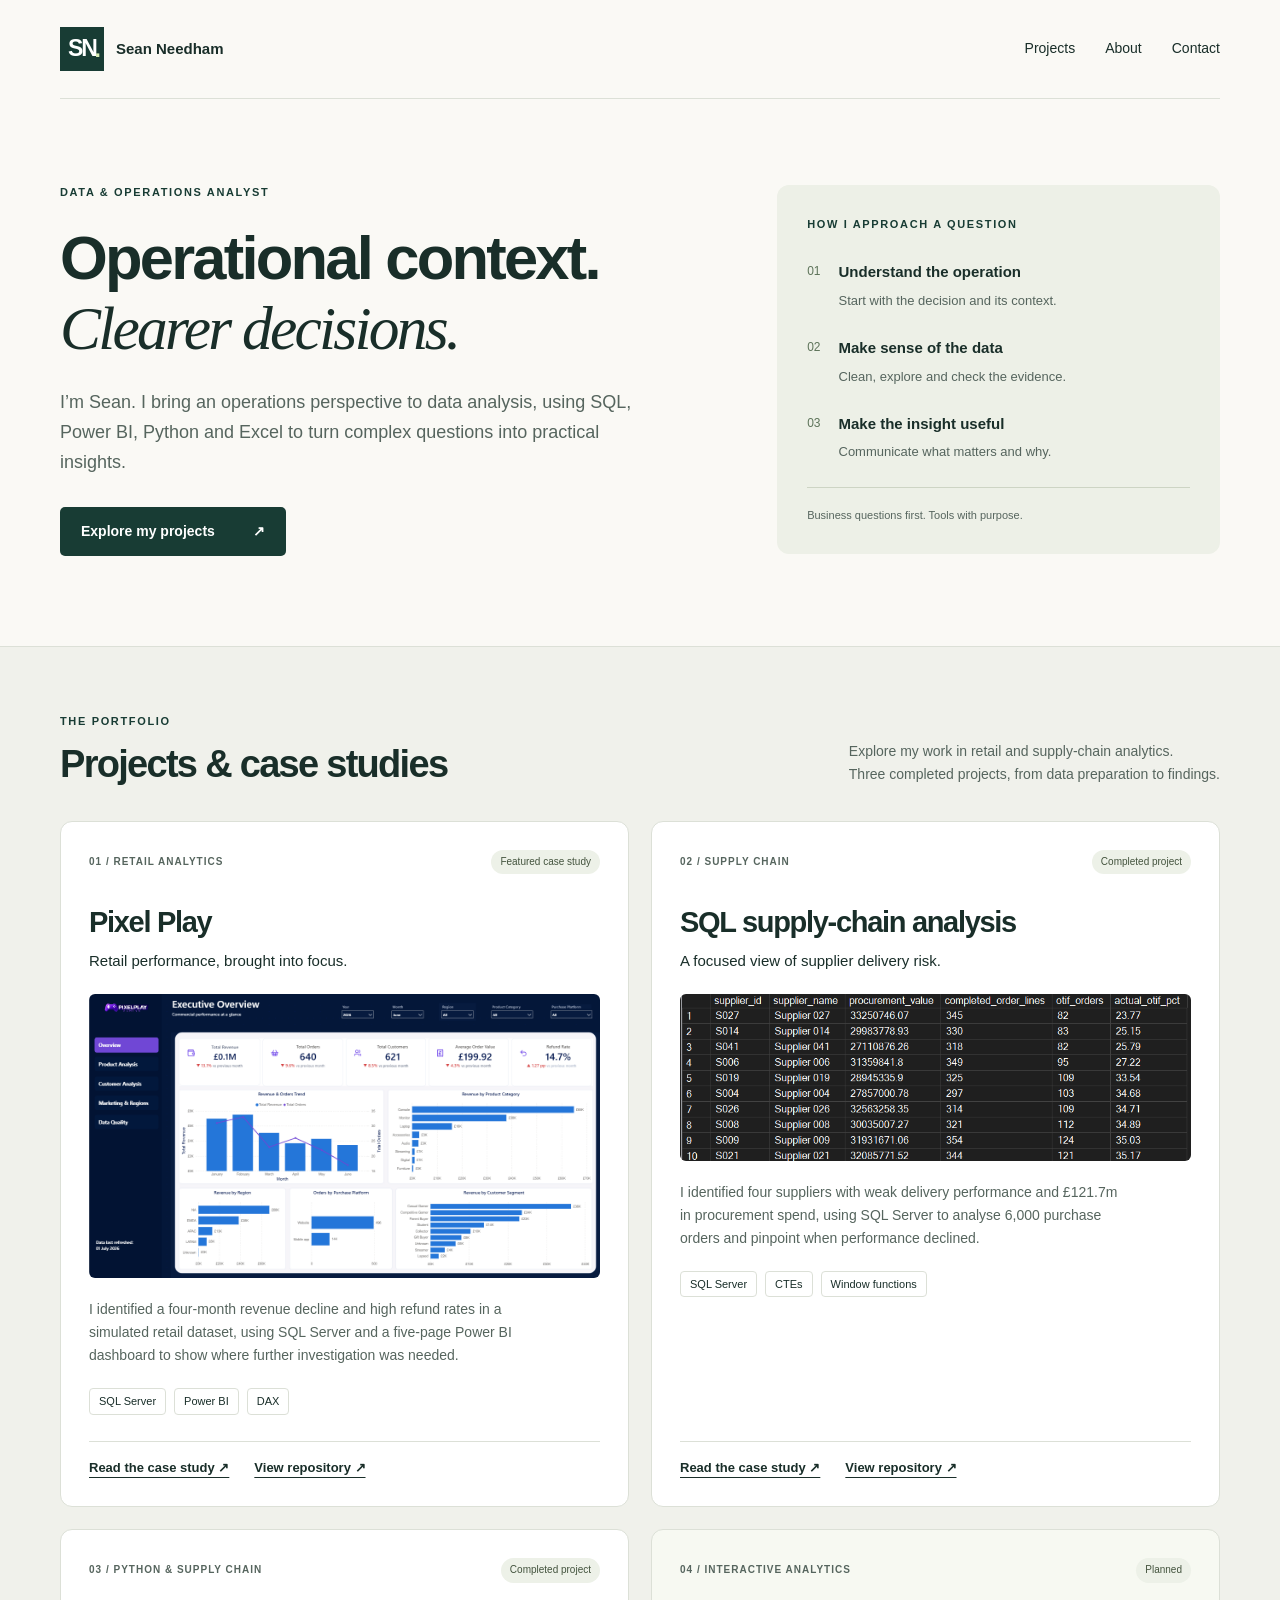
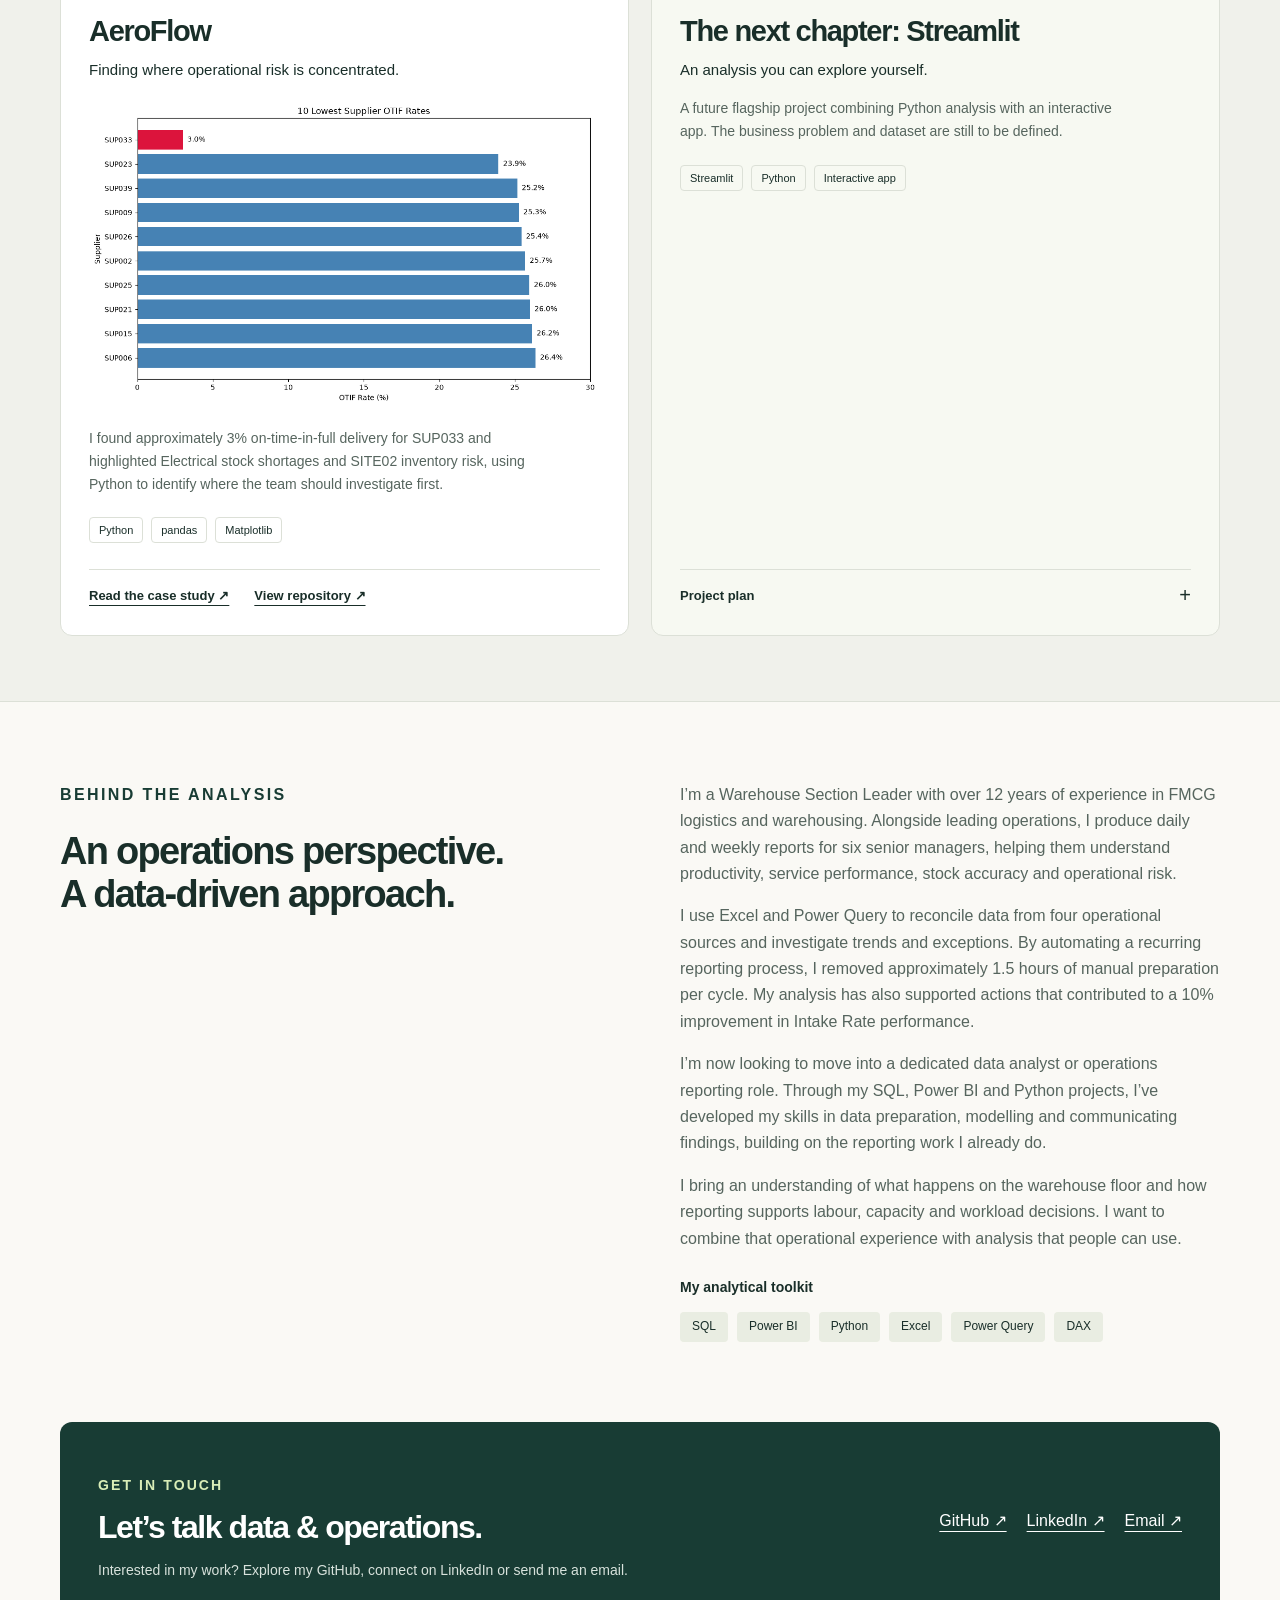
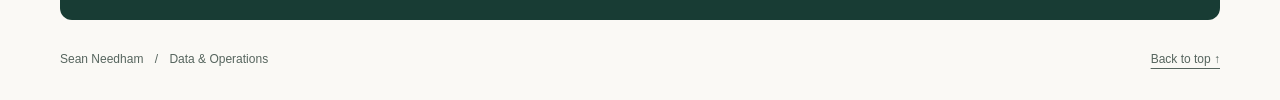
==== index.html @ afa551ff "Add files via upload" ====
<!doctype html>
<html lang="en">
<head>
  <meta charset="utf-8">
  <meta name="viewport" content="width=device-width, initial-scale=1">
  <title>Sean Needham | Data &amp; Operations Analyst</title>
  <meta name="description" content="Sean Needham's data and operations analytics portfolio. Projects exploring SQL, Power BI, Python and operational decision-making.">
  <meta name="theme-color" content="#183c34">
  <link rel="icon" href="assets/favicon.svg" type="image/svg+xml">
  <link rel="stylesheet" href="styles.css">
</head>
<body>
  <a class="skip" href="#main">Skip to content</a>
  <header class="header wrap">
    <a class="brand" href="./" aria-label="Sean Needham home"><span class="monogram" aria-hidden="true">SN<span>.</span></span><span>Sean Needham</span></a>
    <nav aria-label="Main navigation"><a href="#projects">Projects</a><a href="#about">About</a><a href="#contact">Contact</a></nav>
  </header>
  <main id="main">
    <section class="hero wrap" aria-labelledby="intro-title">
      <div>
        <p class="eyebrow">Data &amp; Operations Analyst</p>
        <h1 id="intro-title">Operational context.<br><em>Clearer decisions.</em></h1>
        <!-- EDIT: Confirm this positioning and add verified experience details. -->
        <p class="intro">I’m Sean. I bring an operations perspective to data analysis, using SQL, Power BI, Python and Excel to turn complex questions into practical insights.</p>
        <a class="button" href="#projects">Explore my projects <span aria-hidden="true">↗</span></a>
      </div>
      <aside class="approach" aria-label="My analytical approach">
        <p class="eyebrow">How I approach a question</p>
        <ol><li><span>01</span><div><strong>Understand the operation</strong><p>Start with the decision and its context.</p></div></li><li><span>02</span><div><strong>Make sense of the data</strong><p>Clean, explore and check the evidence.</p></div></li><li><span>03</span><div><strong>Make the insight useful</strong><p>Communicate what matters and why.</p></div></li></ol>
        <p class="approach-note">Business questions first. Tools with purpose.</p>
      </aside>
    </section>
    <section id="projects" class="projects section" aria-labelledby="projects-title">
      <div class="wrap">
        <div class="section-heading"><div><p class="eyebrow">The portfolio</p><h2 id="projects-title">Projects &amp; case studies</h2></div><p>Explore my work in retail and supply-chain analytics.<br>Three completed projects, from data preparation to findings.</p></div>
        <!-- PROJECT CARDS: Replace draft copy with verified work. Add real repository links inside each details element. -->
        <div class="project-grid">
          <article class="card">
            <div class="card-top"><span class="project-number">01 / RETAIL ANALYTICS</span><span class="status">Featured case study</span></div>
            <h3>Pixel Play</h3><p class="project-subtitle">Retail performance, brought into focus.</p>
            <a class="project-preview" href="pixel-play.html"><img src="assets/pixel-play/executive-overview.png" alt="Pixel Play executive dashboard — open the case study" width="1198" height="666" loading="lazy"></a>
            <p>I identified a four-month revenue decline and high refund rates in a simulated retail dataset, using SQL Server and a five-page Power BI dashboard to show where further investigation was needed.</p>
            <ul class="tags" aria-label="Tools"><li>SQL Server</li><li>Power BI</li><li>DAX</li></ul>
            <div class="project-actions"><a href="pixel-play.html">Read the case study ↗</a><a href="https://github.com/SeanNeedham/PixelPlay-Analytics">View repository ↗</a></div>
          </article>
          <article class="card"><div class="card-top"><span class="project-number">02 / SUPPLY CHAIN</span><span class="status">Completed project</span></div><h3>SQL supply-chain analysis</h3><p class="project-subtitle">A focused view of supplier delivery risk.</p><a class="project-preview" href="sql-supply-chain.html"><img src="assets/sql-supply-chain/lowest_supplier_otif.png" alt="SQL supplier OTIF results — open the case study" loading="lazy"></a><p>I identified four suppliers with weak delivery performance and £121.7m in procurement spend, using SQL Server to analyse 6,000 purchase orders and pinpoint when performance declined.</p><ul class="tags" aria-label="Tools and skills"><li>SQL Server</li><li>CTEs</li><li>Window functions</li></ul><div class="project-actions"><a href="sql-supply-chain.html">Read the case study ↗</a><a href="https://github.com/SeanNeedham/sql-supply-chain-analysis">View repository ↗</a></div></article>
          <article class="card"><div class="card-top"><span class="project-number">03 / PYTHON &amp; SUPPLY CHAIN</span><span class="status">Completed project</span></div><h3>AeroFlow</h3><p class="project-subtitle">Finding where operational risk is concentrated.</p><a class="project-preview" href="aeroflow.html"><img src="assets/aeroflow/supplier_otif.png" alt="AeroFlow supplier OTIF chart — open the case study" loading="lazy"></a><p>I found approximately 3% on-time-in-full delivery for SUP033 and highlighted Electrical stock shortages and SITE02 inventory risk, using Python to identify where the team should investigate first.</p><ul class="tags" aria-label="Tools"><li>Python</li><li>pandas</li><li>Matplotlib</li></ul><div class="project-actions"><a href="aeroflow.html">Read the case study ↗</a><a href="https://github.com/SeanNeedham/AeroFlow-Supply-Chain-Analytics">View repository ↗</a></div></article>
          <article class="card future">
            <div class="card-top"><span class="project-number">04 / INTERACTIVE ANALYTICS</span><span class="status">Planned</span></div>
            <h3>The next chapter: Streamlit</h3><p class="project-subtitle">An analysis you can explore yourself.</p>
            <p>A future flagship project combining Python analysis with an interactive app. The business problem and dataset are still to be defined.</p>
            <ul class="tags" aria-label="Planned tools"><li>Streamlit</li><li>Python</li><li>Interactive app</li></ul>
            <details><summary>Project plan <span aria-hidden="true">+</span></summary><div class="outline"><p><strong>To define:</strong> intended audience, decision to support, dataset and useful interactions.</p><p><strong>To add when ready:</strong> app screenshots, analysis, repository and a working live demo link. The Streamlit app will be hosted separately from this static site.</p></div></details>
          </article>
        </div>
      </div>
    </section>
    <section id="about" class="about section wrap" aria-labelledby="about-title">
      <div><p class="eyebrow">Behind the analysis</p><h2 id="about-title">An operations perspective.<br>A data-driven approach.</h2></div>
      <div><p>I’m a Warehouse Section Leader with over 12 years of experience in FMCG logistics and warehousing. Alongside leading operations, I produce daily and weekly reports for six senior managers, helping them understand productivity, service performance, stock accuracy and operational risk.</p><p>I use Excel and Power Query to reconcile data from four operational sources and investigate trends and exceptions. By automating a recurring reporting process, I removed approximately 1.5 hours of manual preparation per cycle. My analysis has also supported actions that contributed to a 10% improvement in Intake Rate performance.</p><p>I’m now looking to move into a dedicated data analyst or operations reporting role. Through my SQL, Power BI and Python projects, I’ve developed my skills in data preparation, modelling and communicating findings, building on the reporting work I already do.</p><p>I bring an understanding of what happens on the warehouse floor and how reporting supports labour, capacity and workload decisions. I want to combine that operational experience with analysis that people can use.</p>
        <h3 class="skills-title">My analytical toolkit</h3><ul class="skills"><li>SQL</li><li>Power BI</li><li>Python</li><li>Excel</li><li>Power Query</li><li>DAX</li></ul>
      </div>
    </section>
    <section id="contact" class="contact wrap" aria-labelledby="contact-title"><div><p class="eyebrow">Get in touch</p><h2 id="contact-title">Let’s talk data &amp; operations.</h2><p>Interested in my work? Explore my GitHub, connect on LinkedIn or send me an email.</p></div>
      <!-- EDIT: Keep these profile and email links up to date. -->
      <div class="contact-links"><a href="https://github.com/SeanNeedham">GitHub ↗</a><a href="https://www.linkedin.com/in/seanneedhamuk/">LinkedIn ↗</a><a href="mailto:Sean_Needham@outlook.com">Email ↗</a></div>
    </section>
  </main>
  <footer class="footer wrap"><span>Sean Needham <span aria-hidden="true">/</span> Data &amp; Operations</span><a href="#main">Back to top ↑</a></footer>
</body>
</html>
---- styles.css ----
/* EDIT: Change the colours here to update the whole site. No build tools needed. */
:root{--paper:#faf9f5;--ink:#192e29;--muted:#56655e;--green:#183c34;--accent:#d9edb7;--line:#dce0d7;--white:#fff;--radius:12px}
*{box-sizing:border-box}html{scroll-behavior:smooth;scroll-padding-top:24px}body{margin:0;background:var(--paper);color:var(--ink);font-family:Inter,"Segoe UI",Arial,sans-serif;font-size:16px;line-height:1.65}a{color:inherit;text-underline-offset:5px}a:hover{text-decoration:underline}a:focus-visible,summary:focus-visible{outline:3px solid #547d35;outline-offset:6px}h1,h2,h3,p{margin-top:0}h1,h2,h3{line-height:1.14;letter-spacing:-.045em}p{color:var(--muted)}.wrap{width:min(1160px,calc(100% - 80px));margin-inline:auto}.header{display:flex;justify-content:space-between;align-items:center;padding-block:27px;border-bottom:1px solid var(--line);gap:24px}.brand{display:flex;align-items:center;gap:12px;font-size:15px;font-weight:650;text-decoration:none}.monogram{font-size:23px;font-weight:800;letter-spacing:-2px;background:var(--green);color:white;width:44px;height:44px;display:grid;place-content:center;position:relative}.monogram span{color:var(--accent);position:absolute;right:5px;bottom:2px}nav{display:flex;gap:30px}nav a{font-size:14px;text-decoration:none}.hero{display:grid;grid-template-columns:1.45fr 1fr;gap:75px;align-items:center;padding-block:84px 90px}.eyebrow{text-transform:uppercase;letter-spacing:.15em;font-size:11px;font-weight:750;color:var(--green);margin-bottom:22px}h1{font-size:clamp(40px,4.8vw,64px);font-weight:620;margin-bottom:25px}h1 em{font-family:Georgia,serif;font-weight:400}.intro{font-size:18px;max-width:580px;margin-bottom:30px}.button{background:var(--green);color:white;display:inline-flex;gap:38px;padding:13px 21px;border-radius:5px;text-decoration:none;font-size:14px;font-weight:600}.button:hover{background:#285447;text-decoration:none}.approach{background:#edf0e7;padding:30px;border-radius:var(--radius)}.approach .eyebrow{margin-bottom:26px}.approach ol{list-style:none;padding:0;margin:0}.approach li{display:flex;gap:18px;margin-bottom:24px}.approach li>span{font-size:12px;color:#5d7359;padding-top:3px}.approach strong{font-size:15px;font-weight:650}.approach li p{font-size:13px;margin:4px 0 0}.approach-note{font-size:11px;margin:0;padding-top:18px;border-top:1px solid #cdd4c4}.section{padding-block:65px}.projects{background:#f0f1eb;border-block:1px solid var(--line)}.section-heading{display:flex;justify-content:space-between;align-items:end;gap:32px;margin-bottom:35px}.section-heading .eyebrow{margin-bottom:12px}h2{font-size:clamp(28px,3vw,38px);font-weight:600;margin-bottom:0}.section-heading>p{font-size:14px;margin-bottom:0}.project-grid{display:grid;grid-template-columns:1fr 1fr;gap:22px}.card{background:var(--white);border:1px solid var(--line);border-radius:var(--radius);padding:28px;display:flex;flex-direction:column}.card-top{display:flex;justify-content:space-between;align-items:center;flex-wrap:wrap;gap:12px;margin-bottom:32px}.project-number{font-size:10px;letter-spacing:.1em;font-weight:700;color:var(--muted)}.status{font-size:10px;background:#edf1e8;color:#43533d;padding:4px 9px;border-radius:20px}.card h3{font-size:29px;margin-bottom:10px}.card .project-subtitle{color:var(--ink);font-size:15px;margin-bottom:15px}.card>p{font-size:14px;max-width:440px}.tags,.skills{list-style:none;padding:0;display:flex;flex-wrap:wrap;gap:8px}.tags{margin:7px 0 26px}.tags li{font-size:11px;border:1px solid var(--line);border-radius:4px;padding:3px 9px}details{margin-top:auto;border-top:1px solid var(--line);padding-top:15px}summary{font-size:13px;font-weight:600;cursor:pointer;list-style:none;display:flex;justify-content:space-between;gap:20px}summary::-webkit-details-marker{display:none}summary>span{font-size:20px;font-weight:400;line-height:1}details[open] summary>span{transform:rotate(45deg)}.outline{padding-top:16px}.outline p{font-size:13px}.outline p:last-child{margin-bottom:0}.future{background:#f7f9f2}.about{display:grid;grid-template-columns:1fr 1fr;gap:80px;padding-block:80px}.about p{font-size:16px}.skills-title{font-size:14px;letter-spacing:0;margin-top:28px;margin-bottom:14px}.skills{gap:9px;margin-bottom:0}.skills li{background:#e9ede2;padding:5px 12px;border-radius:4px;font-size:12px}.contact{background:var(--green);color:#fff;border-radius:var(--radius);padding:38px;display:flex;align-items:center;justify-content:space-between;gap:30px}.contact .eyebrow{color:var(--accent);margin-bottom:12px}.contact h2{font-size:32px}.contact p{color:#d8e2dc;font-size:14px;margin:14px 0 0}.contact .contact-placeholder{font-size:14px;flex-shrink:0}.contact-placeholder span{font-size:12px;color:#c3d0c8}.contact-links{display:flex;flex-wrap:wrap;gap:20px}.footer{padding-block:30px;display:flex;justify-content:space-between;gap:20px;font-size:12px;color:var(--muted)}.footer span span{padding-inline:8px}.skip{position:absolute;top:-100px;left:20px;z-index:10;background:var(--white);padding:12px}.skip:focus{top:10px}
@media(max-width:950px){.hero{gap:35px}.wrap{width:calc(100% - 48px)}.hero{padding-block:60px}.approach{padding:24px}.about{gap:36px}.contact{align-items:start;flex-direction:column}}
@media(max-width:680px){.wrap{width:calc(100% - 36px)}.header{padding-block:18px;gap:12px}.brand>span:last-child{display:none}nav{gap:22px}.hero,.about{grid-template-columns:1fr;gap:35px}.hero{padding-block:45px}.intro{font-size:17px}.approach{padding:25px}.section{padding-block:44px}.section-heading{display:block}.section-heading>p{margin-top:20px}.project-grid{grid-template-columns:1fr}.card{padding:24px}.card-top{margin-bottom:25px}.card h3{font-size:27px}.about{gap:25px}.contact{padding:27px}.contact h2{font-size:29px}.footer{flex-direction:column;gap:8px}.eyebrow{font-size:10px}}
@media(prefers-reduced-motion:reduce){html{scroll-behavior:auto}}

/* Project case studies */
.project-preview{display:block;margin:5px 0 20px}.project-preview img{width:100%;height:auto;display:block;border-radius:6px}.project-actions{display:flex;flex-wrap:wrap;gap:12px 25px;margin-top:auto;padding-top:15px;border-top:1px solid var(--line);font-size:13px;font-weight:600}.case{padding-top:30px}.back-link{font-size:13px}.case-intro{padding:45px 0 40px;max-width:850px}.case-intro h1{margin-bottom:25px}.case-tagline{display:block;font-size:clamp(25px,3.4vw,42px);font-weight:400;margin-top:18px;line-height:1.2}.case-note{font-size:13px}.case-figure{margin:25px 0}.case-figure img{display:block;width:100%;height:auto;border-radius:8px;border:1px solid var(--line)}figcaption{font-size:12px;line-height:1.6;color:var(--muted);margin-top:10px}.case-section{padding:45px 0;border-top:1px solid var(--line)}.case-section h2{margin-bottom:25px}.case-section p{max-width:850px}.case-columns{display:grid;grid-template-columns:1fr 1.35fr;gap:60px}.method-grid{display:grid;grid-template-columns:repeat(3,1fr);gap:32px;margin:30px 0}.method-grid h3{font-size:20px;letter-spacing:-.025em}.method-grid p{font-size:15px}.case-metrics{display:grid;grid-template-columns:repeat(4,1fr);gap:15px;margin:30px 0 40px}.case-metrics>div{background:#e9ede2;padding:22px;border-radius:8px}.case-metrics strong{display:block;font-size:32px;letter-spacing:-.04em}.case-metrics span{font-size:13px;color:var(--muted)}.gallery{display:grid;grid-template-columns:1fr 1fr;gap:28px}.gallery .case-figure{margin:0}.case-end{display:flex;align-items:center;gap:30px;flex-wrap:wrap;padding-block:10px 40px}@media(max-width:760px){.case-columns,.method-grid,.gallery{grid-template-columns:1fr;gap:22px}.case-metrics{grid-template-columns:1fr 1fr}.case-metrics strong{font-size:28px}.case-metrics>div{padding:18px}.case-section{padding-block:32px}.case-intro{padding-top:32px}}

.sql-result{padding-block:25px;align-items:center}.sql-result h3{font-size:23px}.sql-result img{background:#222}

.case-code{overflow-x:auto;padding:20px;background:#edf0e7;border-radius:6px;font-size:13px;line-height:1.6}.case-section>details+details{margin-top:18px}.case-section .outline li{font-size:14px;color:var(--muted)}
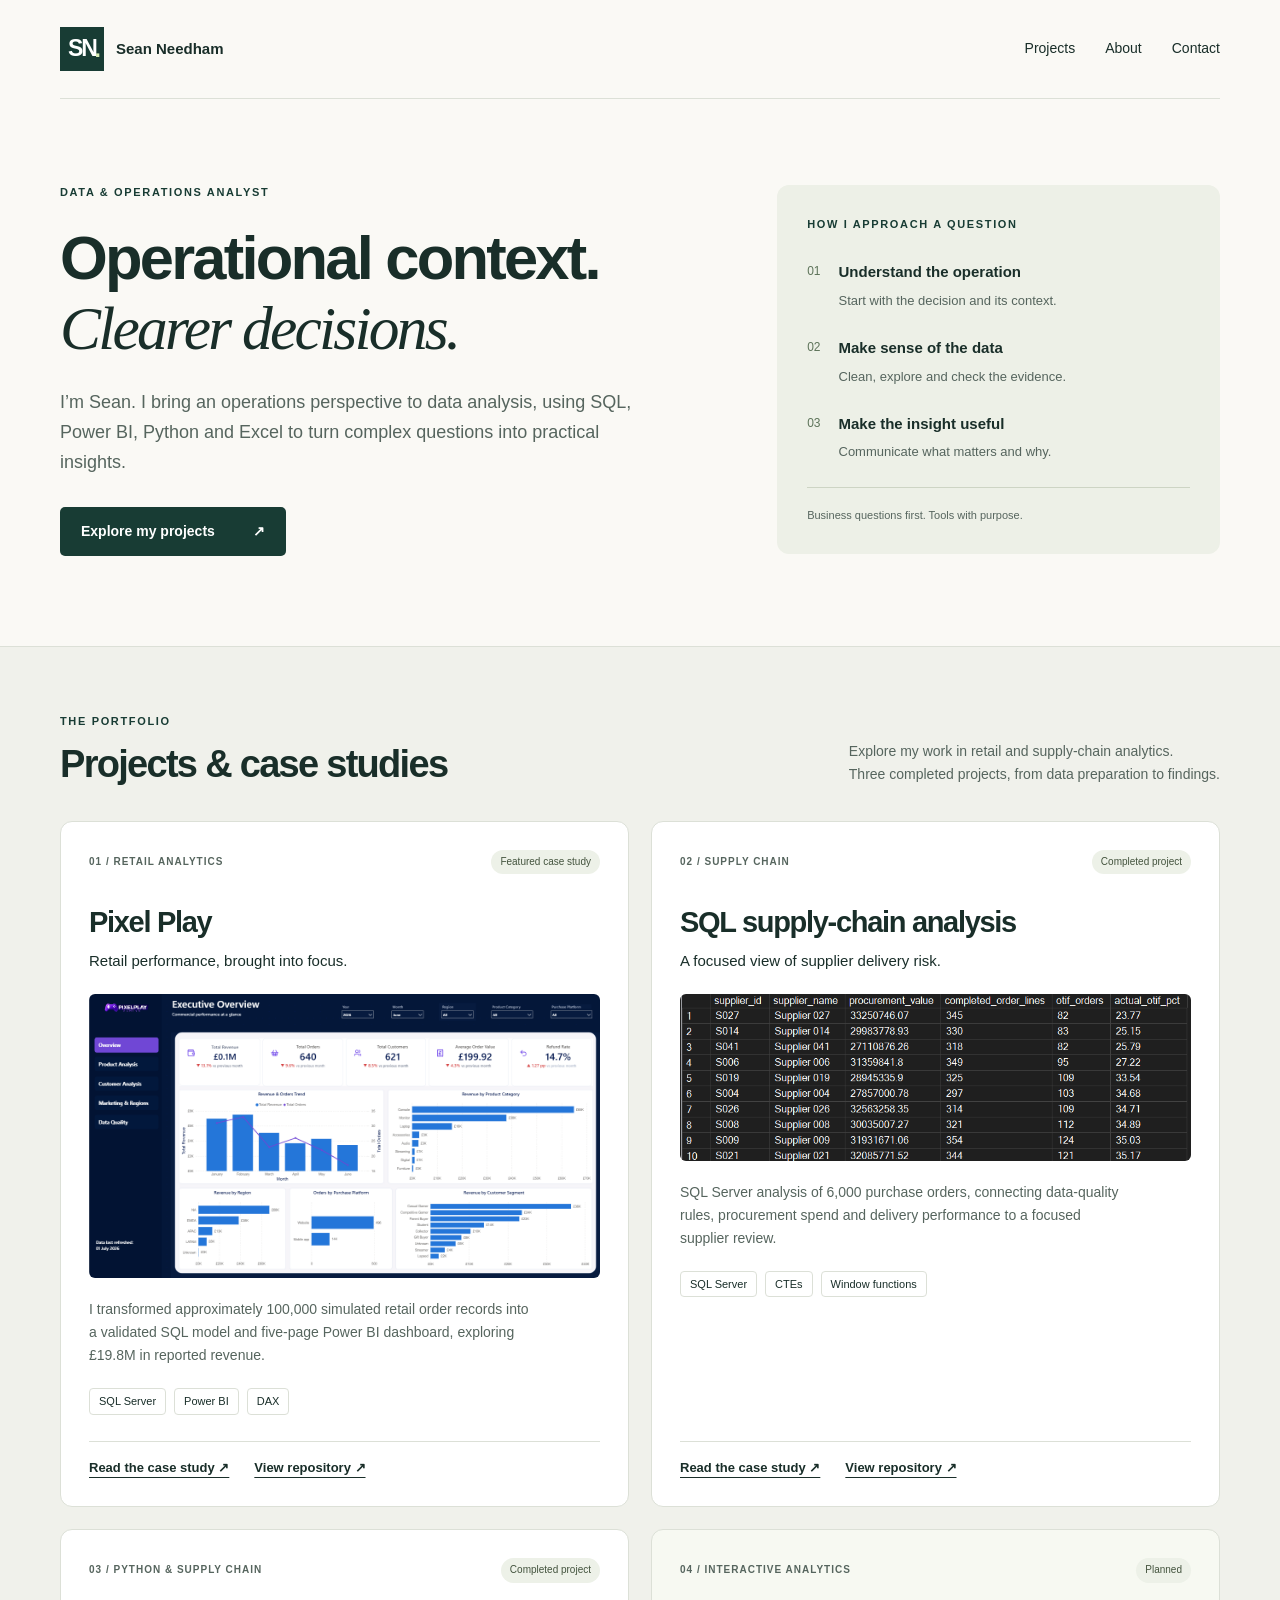
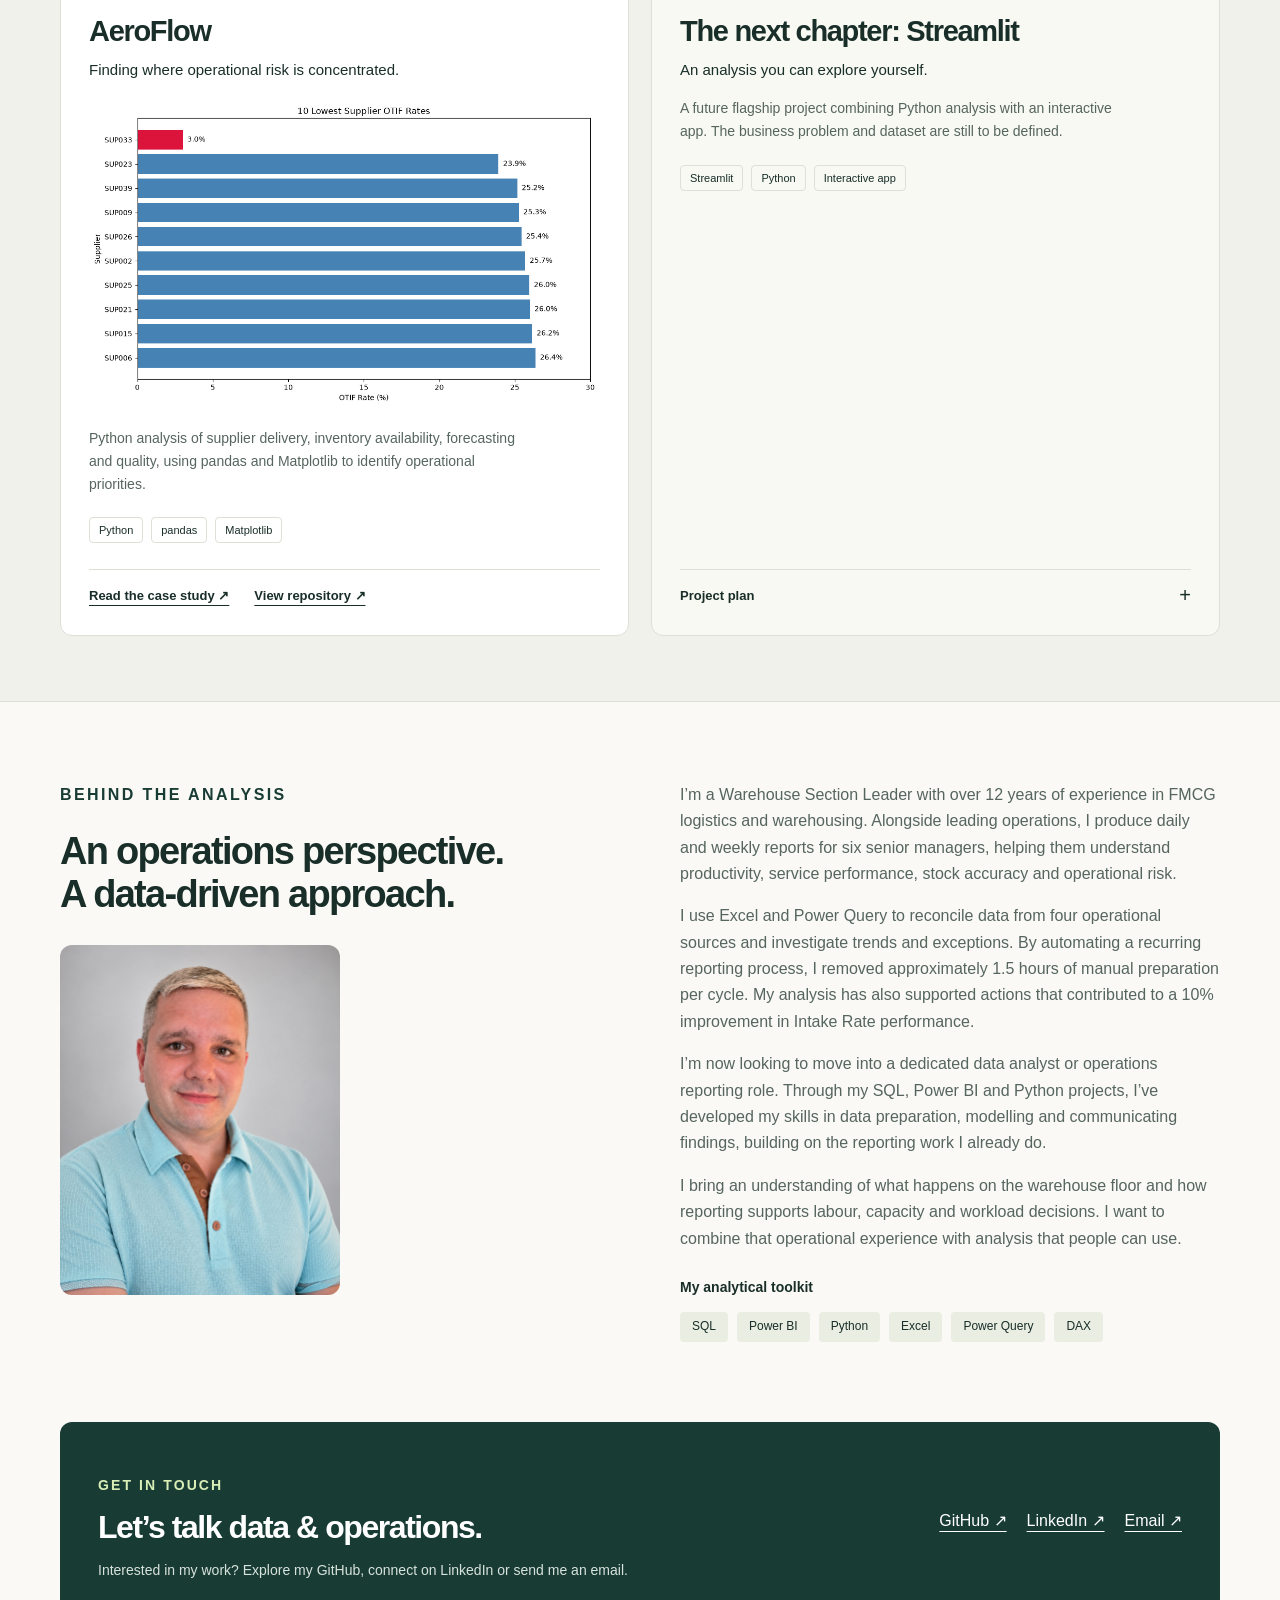
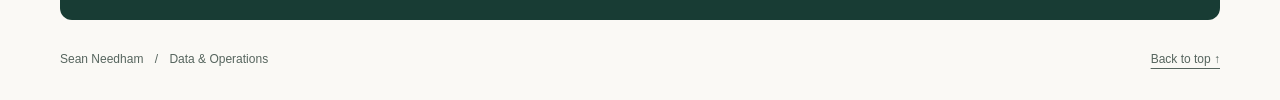
==== commit 02ffe831: "Display portrait beside About introduction" ====
--- a/index.html
+++ b/index.html
@@ -39,12 +39,12 @@
             <div class="card-top"><span class="project-number">01 / RETAIL ANALYTICS</span><span class="status">Featured case study</span></div>
             <h3>Pixel Play</h3><p class="project-subtitle">Retail performance, brought into focus.</p>
             <a class="project-preview" href="pixel-play.html"><img src="assets/pixel-play/executive-overview.png" alt="Pixel Play executive dashboard — open the case study" width="1198" height="666" loading="lazy"></a>
-            <p>I identified a four-month revenue decline and high refund rates in a simulated retail dataset, using SQL Server and a five-page Power BI dashboard to show where further investigation was needed.</p>
-            <ul class="tags" aria-label="Tools"><li>SQL Server</li><li>Power BI</li><li>DAX</li></ul>
+            <p>I transformed approximately 100,000 simulated retail order records into a validated SQL model and five-page Power BI dashboard, exploring £19.8M in reported revenue.</p>
+            <ul class="tags" aria-label="Planned tools"><li>SQL Server</li><li>Power BI</li><li>DAX</li></ul>
             <div class="project-actions"><a href="pixel-play.html">Read the case study ↗</a><a href="https://github.com/SeanNeedham/PixelPlay-Analytics">View repository ↗</a></div>
           </article>
-          <article class="card"><div class="card-top"><span class="project-number">02 / SUPPLY CHAIN</span><span class="status">Completed project</span></div><h3>SQL supply-chain analysis</h3><p class="project-subtitle">A focused view of supplier delivery risk.</p><a class="project-preview" href="sql-supply-chain.html"><img src="assets/sql-supply-chain/lowest_supplier_otif.png" alt="SQL supplier OTIF results — open the case study" loading="lazy"></a><p>I identified four suppliers with weak delivery performance and £121.7m in procurement spend, using SQL Server to analyse 6,000 purchase orders and pinpoint when performance declined.</p><ul class="tags" aria-label="Tools and skills"><li>SQL Server</li><li>CTEs</li><li>Window functions</li></ul><div class="project-actions"><a href="sql-supply-chain.html">Read the case study ↗</a><a href="https://github.com/SeanNeedham/sql-supply-chain-analysis">View repository ↗</a></div></article>
-          <article class="card"><div class="card-top"><span class="project-number">03 / PYTHON &amp; SUPPLY CHAIN</span><span class="status">Completed project</span></div><h3>AeroFlow</h3><p class="project-subtitle">Finding where operational risk is concentrated.</p><a class="project-preview" href="aeroflow.html"><img src="assets/aeroflow/supplier_otif.png" alt="AeroFlow supplier OTIF chart — open the case study" loading="lazy"></a><p>I found approximately 3% on-time-in-full delivery for SUP033 and highlighted Electrical stock shortages and SITE02 inventory risk, using Python to identify where the team should investigate first.</p><ul class="tags" aria-label="Tools"><li>Python</li><li>pandas</li><li>Matplotlib</li></ul><div class="project-actions"><a href="aeroflow.html">Read the case study ↗</a><a href="https://github.com/SeanNeedham/AeroFlow-Supply-Chain-Analytics">View repository ↗</a></div></article>
+          <article class="card"><div class="card-top"><span class="project-number">02 / SUPPLY CHAIN</span><span class="status">Completed project</span></div><h3>SQL supply-chain analysis</h3><p class="project-subtitle">A focused view of supplier delivery risk.</p><a class="project-preview" href="sql-supply-chain.html"><img src="assets/sql-supply-chain/lowest_supplier_otif.png" alt="SQL supplier OTIF results — open the case study" loading="lazy"></a><p>SQL Server analysis of 6,000 purchase orders, connecting data-quality rules, procurement spend and delivery performance to a focused supplier review.</p><ul class="tags" aria-label="Tools and skills"><li>SQL Server</li><li>CTEs</li><li>Window functions</li></ul><div class="project-actions"><a href="sql-supply-chain.html">Read the case study ↗</a><a href="https://github.com/SeanNeedham/sql-supply-chain-analysis">View repository ↗</a></div></article>
+          <article class="card"><div class="card-top"><span class="project-number">03 / PYTHON &amp; SUPPLY CHAIN</span><span class="status">Completed project</span></div><h3>AeroFlow</h3><p class="project-subtitle">Finding where operational risk is concentrated.</p><a class="project-preview" href="aeroflow.html"><img src="assets/aeroflow/supplier_otif.png" alt="AeroFlow supplier OTIF chart — open the case study" loading="lazy"></a><p>Python analysis of supplier delivery, inventory availability, forecasting and quality, using pandas and Matplotlib to identify operational priorities.</p><ul class="tags" aria-label="Tools"><li>Python</li><li>pandas</li><li>Matplotlib</li></ul><div class="project-actions"><a href="aeroflow.html">Read the case study ↗</a><a href="https://github.com/SeanNeedham/AeroFlow-Supply-Chain-Analytics">View repository ↗</a></div></article>
           <article class="card future">
             <div class="card-top"><span class="project-number">04 / INTERACTIVE ANALYTICS</span><span class="status">Planned</span></div>
             <h3>The next chapter: Streamlit</h3><p class="project-subtitle">An analysis you can explore yourself.</p>
@@ -56,7 +56,7 @@
       </div>
     </section>
     <section id="about" class="about section wrap" aria-labelledby="about-title">
-      <div><p class="eyebrow">Behind the analysis</p><h2 id="about-title">An operations perspective.<br>A data-driven approach.</h2></div>
+      <div><p class="eyebrow">Behind the analysis</p><h2 id="about-title">An operations perspective.<br>A data-driven approach.</h2><img class="about-portrait" src="assets/sean-needham.jpg" alt="Sean Needham" width="1122" height="1402" loading="lazy"></div>
       <div><p>I’m a Warehouse Section Leader with over 12 years of experience in FMCG logistics and warehousing. Alongside leading operations, I produce daily and weekly reports for six senior managers, helping them understand productivity, service performance, stock accuracy and operational risk.</p><p>I use Excel and Power Query to reconcile data from four operational sources and investigate trends and exceptions. By automating a recurring reporting process, I removed approximately 1.5 hours of manual preparation per cycle. My analysis has also supported actions that contributed to a 10% improvement in Intake Rate performance.</p><p>I’m now looking to move into a dedicated data analyst or operations reporting role. Through my SQL, Power BI and Python projects, I’ve developed my skills in data preparation, modelling and communicating findings, building on the reporting work I already do.</p><p>I bring an understanding of what happens on the warehouse floor and how reporting supports labour, capacity and workload decisions. I want to combine that operational experience with analysis that people can use.</p>
         <h3 class="skills-title">My analytical toolkit</h3><ul class="skills"><li>SQL</li><li>Power BI</li><li>Python</li><li>Excel</li><li>Power Query</li><li>DAX</li></ul>
       </div>
--- a/styles.css
+++ b/styles.css
@@ -11,3 +11,7 @@
 .sql-result{padding-block:25px;align-items:center}.sql-result h3{font-size:23px}.sql-result img{background:#222}
 
 .case-code{overflow-x:auto;padding:20px;background:#edf0e7;border-radius:6px;font-size:13px;line-height:1.6}.case-section>details+details{margin-top:18px}.case-section .outline li{font-size:14px;color:var(--muted)}
+
+/* About photo: replace assets/sean-needham.jpg to update. */
+.about-portrait{display:block;width:min(100%,280px);height:auto;margin-top:28px;border-radius:12px}
+
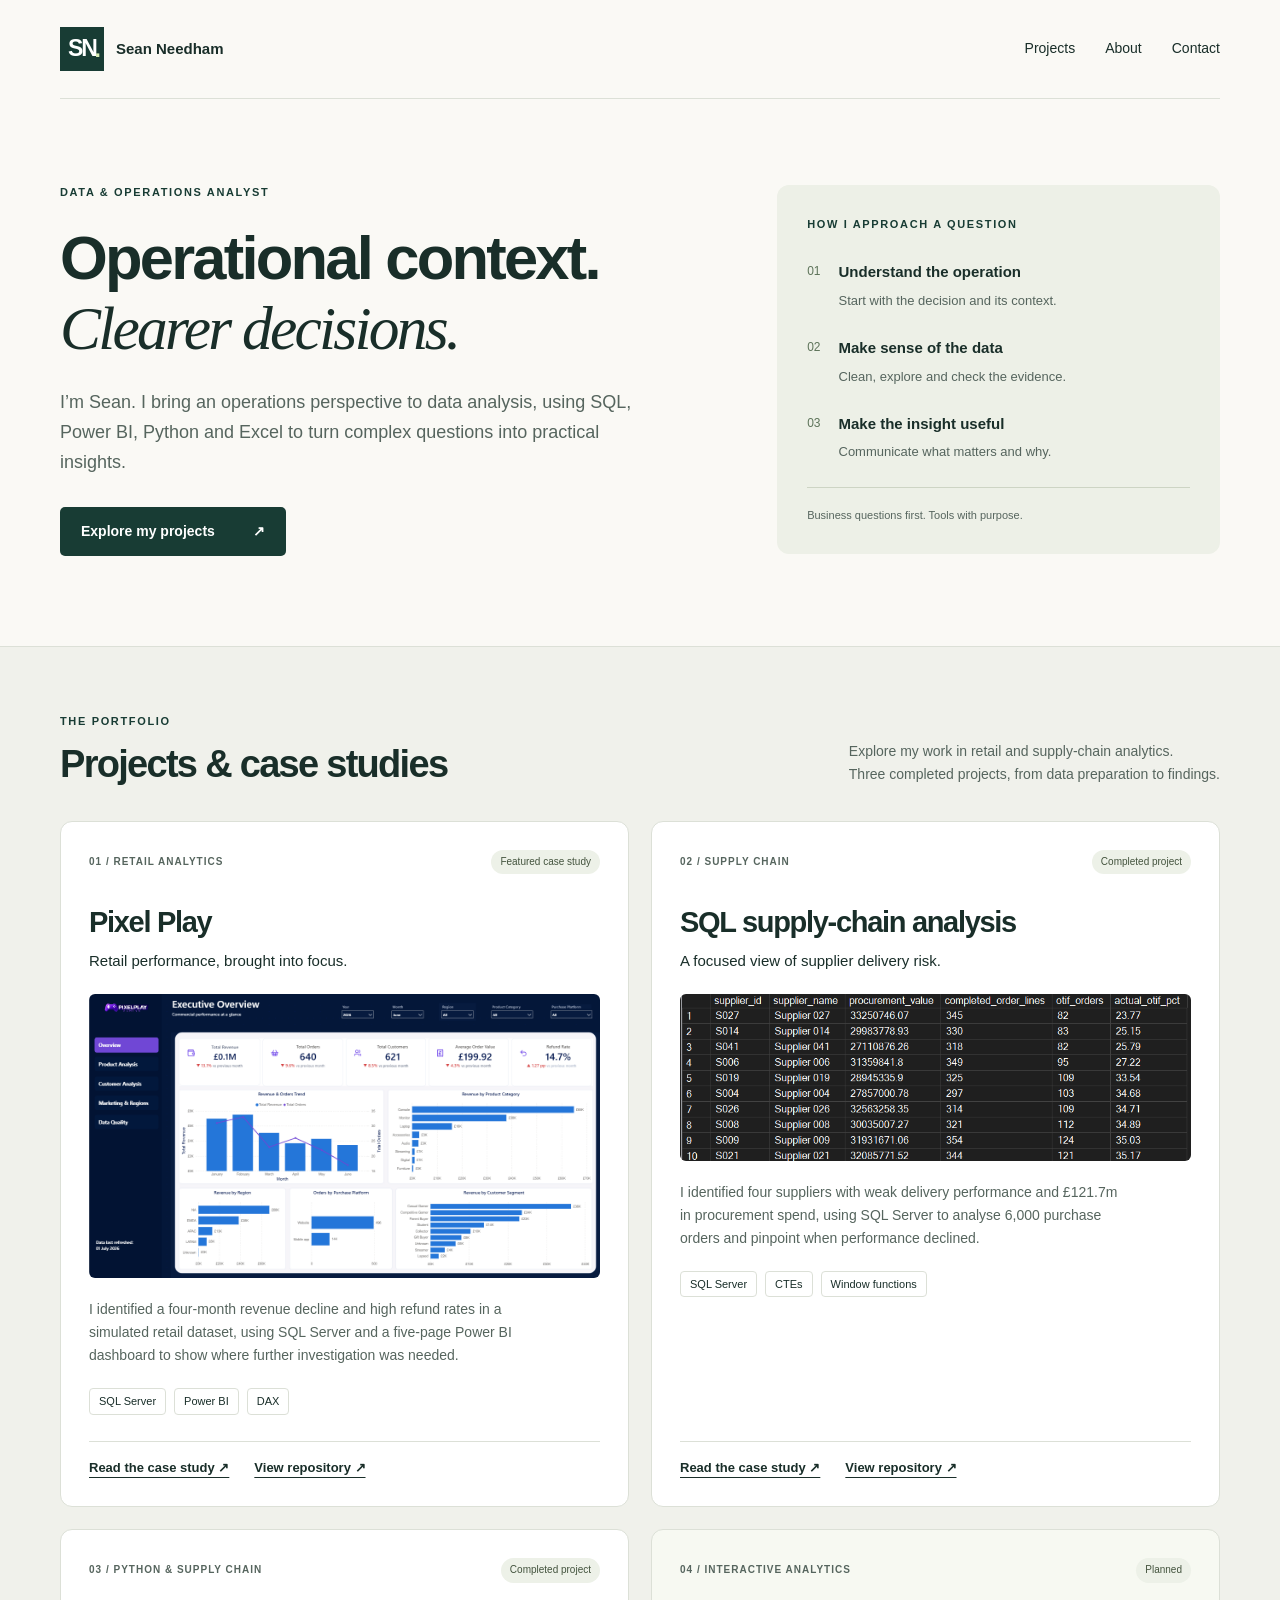
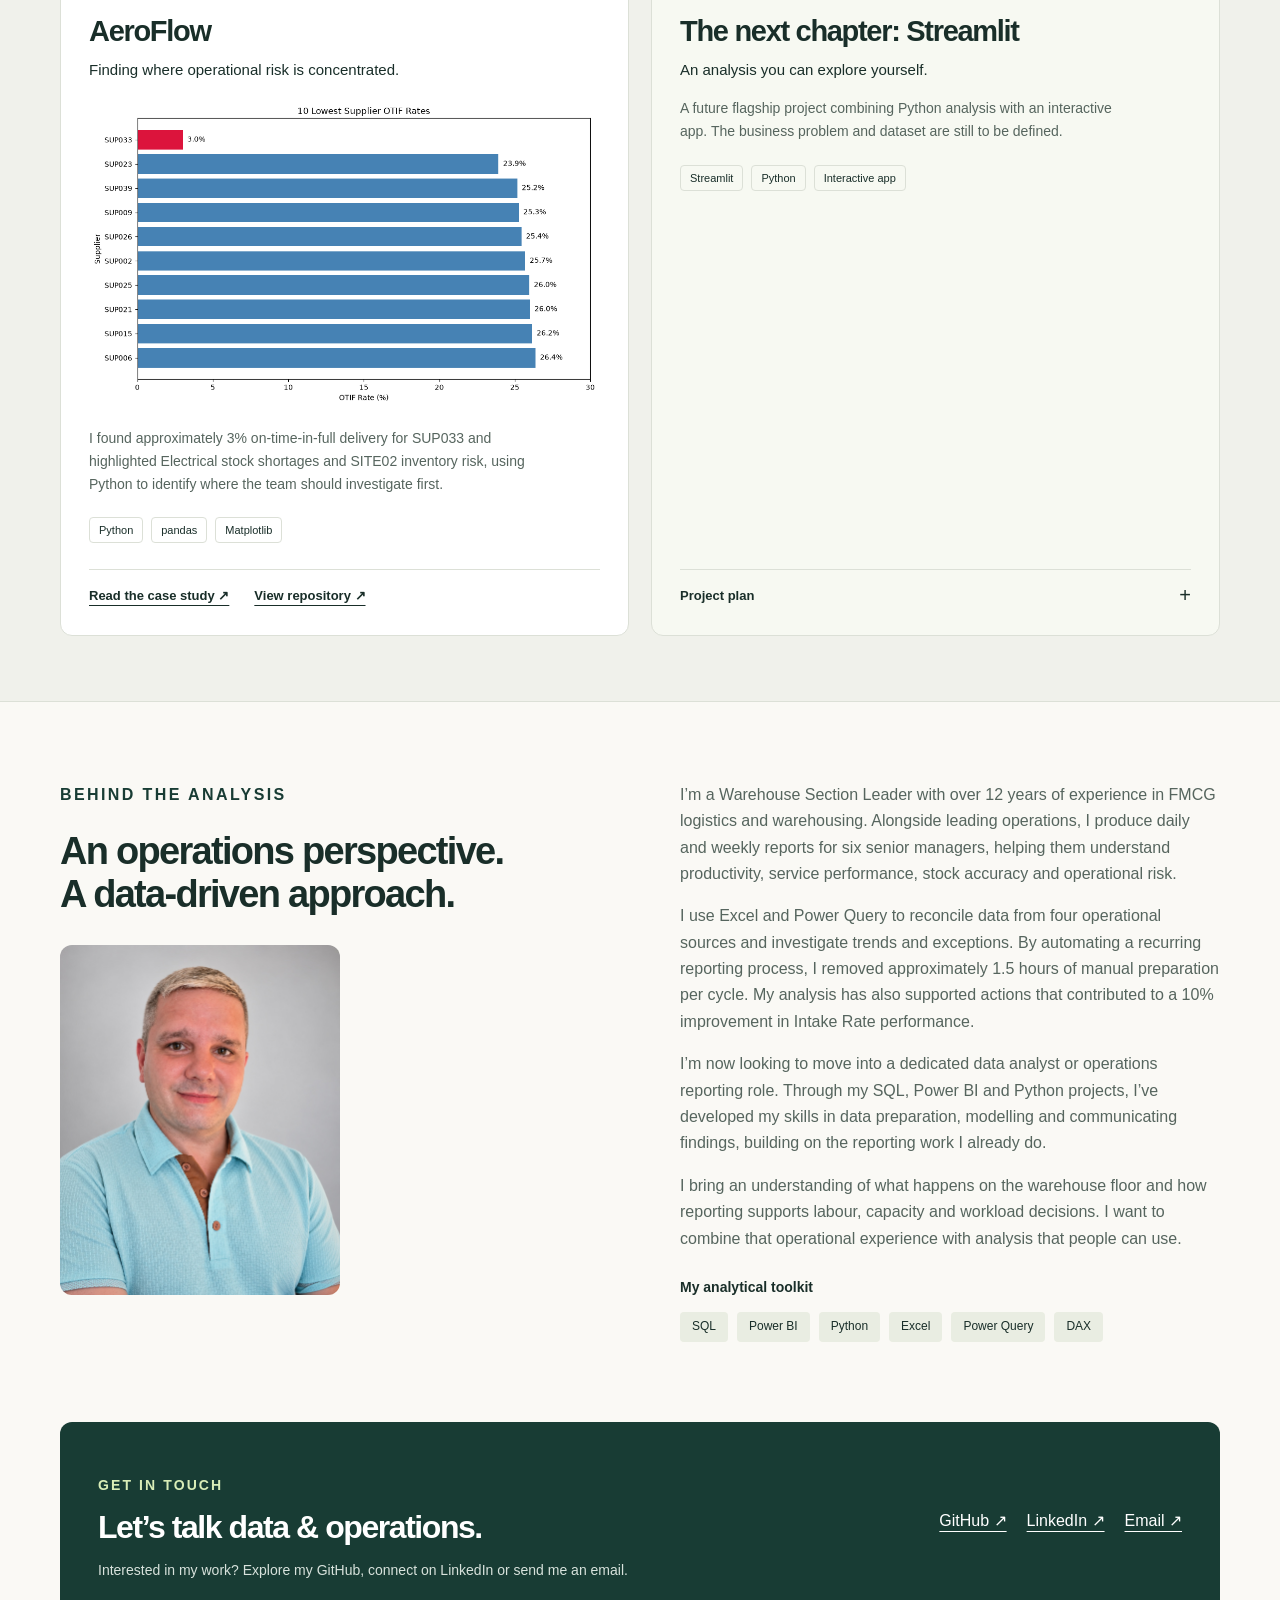
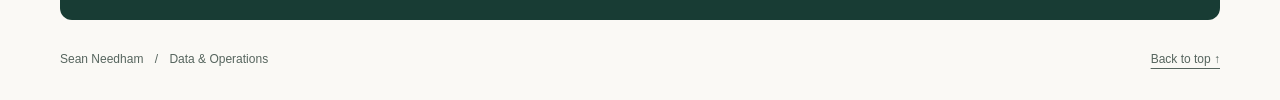
==== commit 2ce41f0d: "Keep latest project descriptions with About photo" ====
--- a/index.html
+++ b/index.html
@@ -39,12 +39,12 @@
             <div class="card-top"><span class="project-number">01 / RETAIL ANALYTICS</span><span class="status">Featured case study</span></div>
             <h3>Pixel Play</h3><p class="project-subtitle">Retail performance, brought into focus.</p>
             <a class="project-preview" href="pixel-play.html"><img src="assets/pixel-play/executive-overview.png" alt="Pixel Play executive dashboard — open the case study" width="1198" height="666" loading="lazy"></a>
-            <p>I transformed approximately 100,000 simulated retail order records into a validated SQL model and five-page Power BI dashboard, exploring £19.8M in reported revenue.</p>
-            <ul class="tags" aria-label="Planned tools"><li>SQL Server</li><li>Power BI</li><li>DAX</li></ul>
+            <p>I identified a four-month revenue decline and high refund rates in a simulated retail dataset, using SQL Server and a five-page Power BI dashboard to show where further investigation was needed.</p>
+            <ul class="tags" aria-label="Tools"><li>SQL Server</li><li>Power BI</li><li>DAX</li></ul>
             <div class="project-actions"><a href="pixel-play.html">Read the case study ↗</a><a href="https://github.com/SeanNeedham/PixelPlay-Analytics">View repository ↗</a></div>
           </article>
-          <article class="card"><div class="card-top"><span class="project-number">02 / SUPPLY CHAIN</span><span class="status">Completed project</span></div><h3>SQL supply-chain analysis</h3><p class="project-subtitle">A focused view of supplier delivery risk.</p><a class="project-preview" href="sql-supply-chain.html"><img src="assets/sql-supply-chain/lowest_supplier_otif.png" alt="SQL supplier OTIF results — open the case study" loading="lazy"></a><p>SQL Server analysis of 6,000 purchase orders, connecting data-quality rules, procurement spend and delivery performance to a focused supplier review.</p><ul class="tags" aria-label="Tools and skills"><li>SQL Server</li><li>CTEs</li><li>Window functions</li></ul><div class="project-actions"><a href="sql-supply-chain.html">Read the case study ↗</a><a href="https://github.com/SeanNeedham/sql-supply-chain-analysis">View repository ↗</a></div></article>
-          <article class="card"><div class="card-top"><span class="project-number">03 / PYTHON &amp; SUPPLY CHAIN</span><span class="status">Completed project</span></div><h3>AeroFlow</h3><p class="project-subtitle">Finding where operational risk is concentrated.</p><a class="project-preview" href="aeroflow.html"><img src="assets/aeroflow/supplier_otif.png" alt="AeroFlow supplier OTIF chart — open the case study" loading="lazy"></a><p>Python analysis of supplier delivery, inventory availability, forecasting and quality, using pandas and Matplotlib to identify operational priorities.</p><ul class="tags" aria-label="Tools"><li>Python</li><li>pandas</li><li>Matplotlib</li></ul><div class="project-actions"><a href="aeroflow.html">Read the case study ↗</a><a href="https://github.com/SeanNeedham/AeroFlow-Supply-Chain-Analytics">View repository ↗</a></div></article>
+          <article class="card"><div class="card-top"><span class="project-number">02 / SUPPLY CHAIN</span><span class="status">Completed project</span></div><h3>SQL supply-chain analysis</h3><p class="project-subtitle">A focused view of supplier delivery risk.</p><a class="project-preview" href="sql-supply-chain.html"><img src="assets/sql-supply-chain/lowest_supplier_otif.png" alt="SQL supplier OTIF results — open the case study" loading="lazy"></a><p>I identified four suppliers with weak delivery performance and £121.7m in procurement spend, using SQL Server to analyse 6,000 purchase orders and pinpoint when performance declined.</p><ul class="tags" aria-label="Tools and skills"><li>SQL Server</li><li>CTEs</li><li>Window functions</li></ul><div class="project-actions"><a href="sql-supply-chain.html">Read the case study ↗</a><a href="https://github.com/SeanNeedham/sql-supply-chain-analysis">View repository ↗</a></div></article>
+          <article class="card"><div class="card-top"><span class="project-number">03 / PYTHON &amp; SUPPLY CHAIN</span><span class="status">Completed project</span></div><h3>AeroFlow</h3><p class="project-subtitle">Finding where operational risk is concentrated.</p><a class="project-preview" href="aeroflow.html"><img src="assets/aeroflow/supplier_otif.png" alt="AeroFlow supplier OTIF chart — open the case study" loading="lazy"></a><p>I found approximately 3% on-time-in-full delivery for SUP033 and highlighted Electrical stock shortages and SITE02 inventory risk, using Python to identify where the team should investigate first.</p><ul class="tags" aria-label="Tools"><li>Python</li><li>pandas</li><li>Matplotlib</li></ul><div class="project-actions"><a href="aeroflow.html">Read the case study ↗</a><a href="https://github.com/SeanNeedham/AeroFlow-Supply-Chain-Analytics">View repository ↗</a></div></article>
           <article class="card future">
             <div class="card-top"><span class="project-number">04 / INTERACTIVE ANALYTICS</span><span class="status">Planned</span></div>
             <h3>The next chapter: Streamlit</h3><p class="project-subtitle">An analysis you can explore yourself.</p>
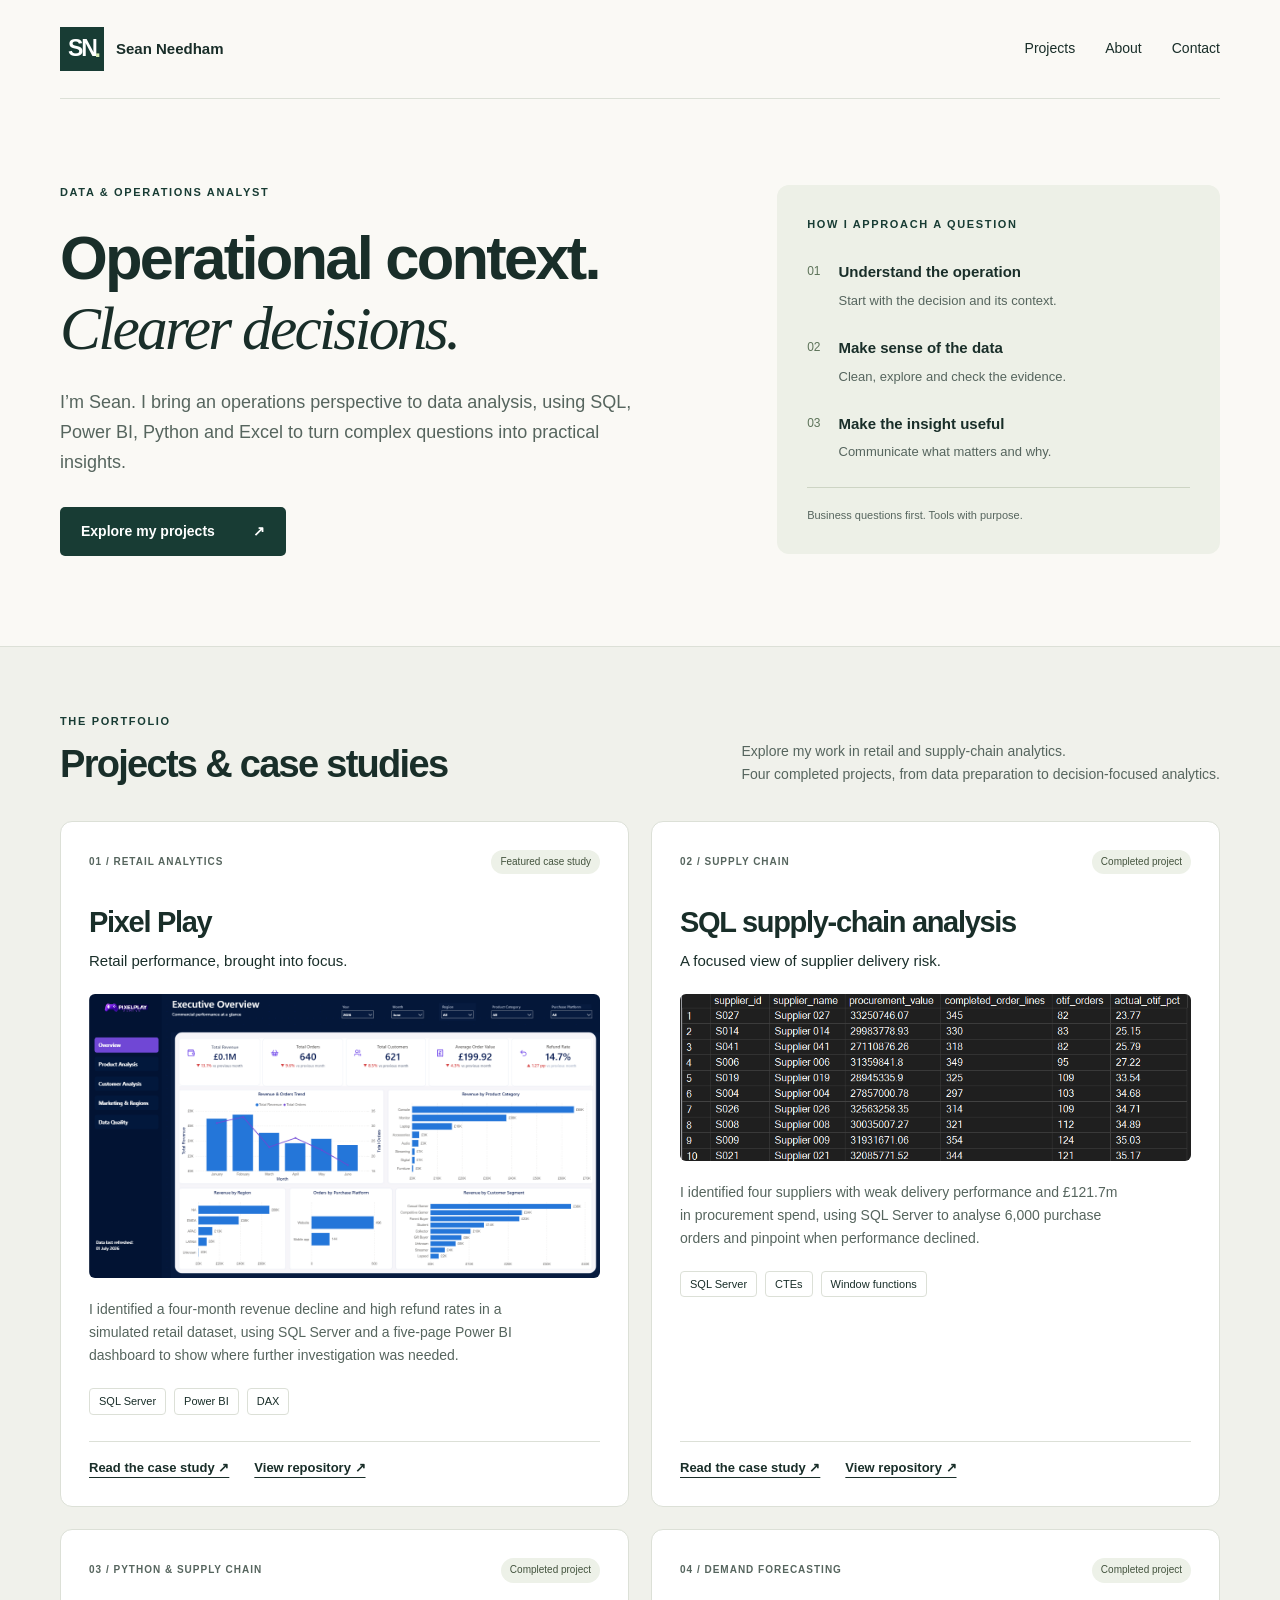
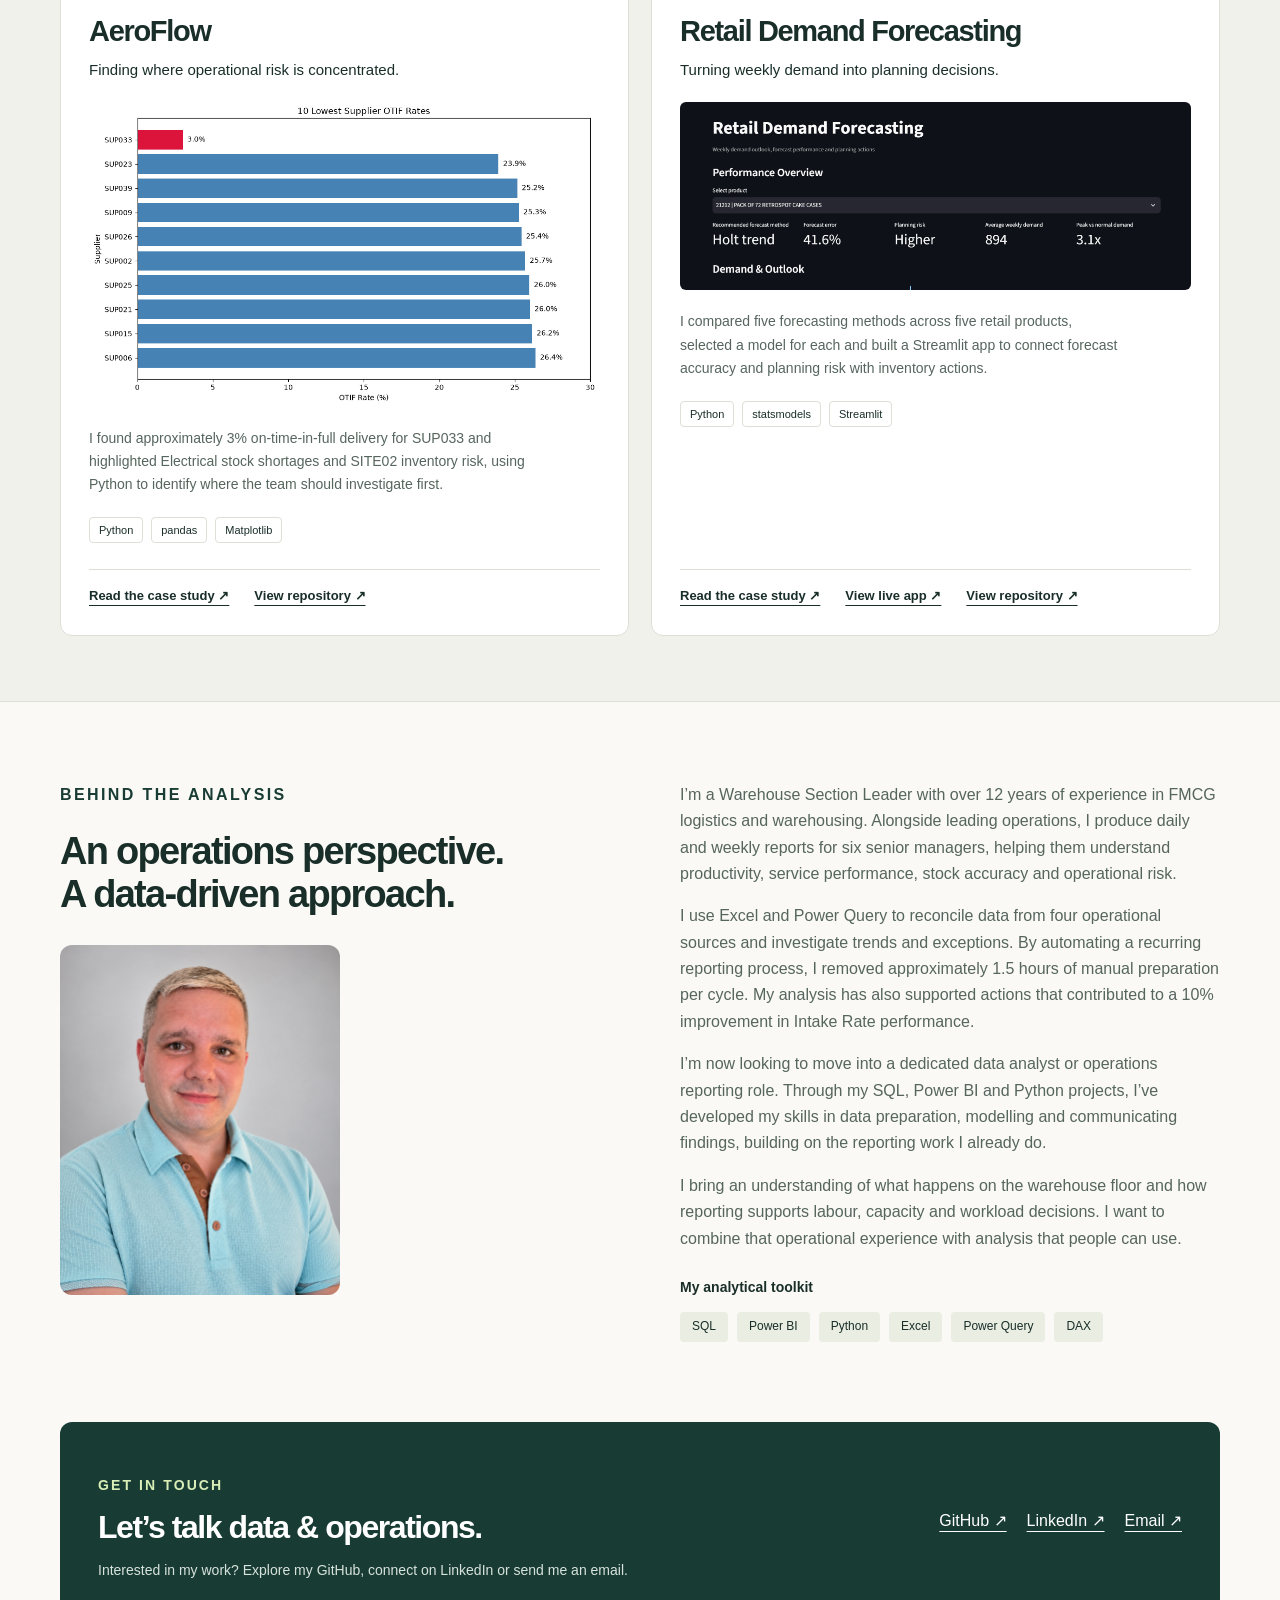
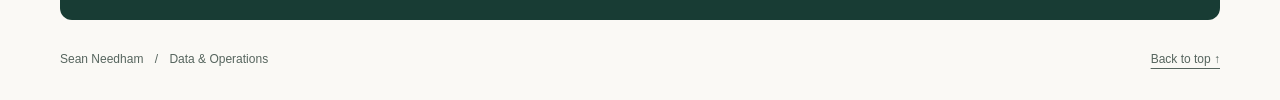
==== commit 7b29ccd7: "Add Retail Demand Forecasting portfolio case study" ====
--- a/index.html
+++ b/index.html
@@ -7,7 +7,7 @@
   <meta name="description" content="Sean Needham's data and operations analytics portfolio. Projects exploring SQL, Power BI, Python and operational decision-making.">
   <meta name="theme-color" content="#183c34">
   <link rel="icon" href="assets/favicon.svg" type="image/svg+xml">
-  <link rel="stylesheet" href="styles.css">
+  <link rel="stylesheet" href="styles.css?v=portrait-1">
 </head>
 <body>
   <a class="skip" href="#main">Skip to content</a>
@@ -32,7 +32,7 @@
     </section>
     <section id="projects" class="projects section" aria-labelledby="projects-title">
       <div class="wrap">
-        <div class="section-heading"><div><p class="eyebrow">The portfolio</p><h2 id="projects-title">Projects &amp; case studies</h2></div><p>Explore my work in retail and supply-chain analytics.<br>Three completed projects, from data preparation to findings.</p></div>
+        <div class="section-heading"><div><p class="eyebrow">The portfolio</p><h2 id="projects-title">Projects &amp; case studies</h2></div><p>Explore my work in retail and supply-chain analytics.<br>Four completed projects, from data preparation to decision-focused analytics.</p></div>
         <!-- PROJECT CARDS: Replace draft copy with verified work. Add real repository links inside each details element. -->
         <div class="project-grid">
           <article class="card">
@@ -45,12 +45,13 @@
           </article>
           <article class="card"><div class="card-top"><span class="project-number">02 / SUPPLY CHAIN</span><span class="status">Completed project</span></div><h3>SQL supply-chain analysis</h3><p class="project-subtitle">A focused view of supplier delivery risk.</p><a class="project-preview" href="sql-supply-chain.html"><img src="assets/sql-supply-chain/lowest_supplier_otif.png" alt="SQL supplier OTIF results — open the case study" loading="lazy"></a><p>I identified four suppliers with weak delivery performance and £121.7m in procurement spend, using SQL Server to analyse 6,000 purchase orders and pinpoint when performance declined.</p><ul class="tags" aria-label="Tools and skills"><li>SQL Server</li><li>CTEs</li><li>Window functions</li></ul><div class="project-actions"><a href="sql-supply-chain.html">Read the case study ↗</a><a href="https://github.com/SeanNeedham/sql-supply-chain-analysis">View repository ↗</a></div></article>
           <article class="card"><div class="card-top"><span class="project-number">03 / PYTHON &amp; SUPPLY CHAIN</span><span class="status">Completed project</span></div><h3>AeroFlow</h3><p class="project-subtitle">Finding where operational risk is concentrated.</p><a class="project-preview" href="aeroflow.html"><img src="assets/aeroflow/supplier_otif.png" alt="AeroFlow supplier OTIF chart — open the case study" loading="lazy"></a><p>I found approximately 3% on-time-in-full delivery for SUP033 and highlighted Electrical stock shortages and SITE02 inventory risk, using Python to identify where the team should investigate first.</p><ul class="tags" aria-label="Tools"><li>Python</li><li>pandas</li><li>Matplotlib</li></ul><div class="project-actions"><a href="aeroflow.html">Read the case study ↗</a><a href="https://github.com/SeanNeedham/AeroFlow-Supply-Chain-Analytics">View repository ↗</a></div></article>
-          <article class="card future">
-            <div class="card-top"><span class="project-number">04 / INTERACTIVE ANALYTICS</span><span class="status">Planned</span></div>
-            <h3>The next chapter: Streamlit</h3><p class="project-subtitle">An analysis you can explore yourself.</p>
-            <p>A future flagship project combining Python analysis with an interactive app. The business problem and dataset are still to be defined.</p>
-            <ul class="tags" aria-label="Planned tools"><li>Streamlit</li><li>Python</li><li>Interactive app</li></ul>
-            <details><summary>Project plan <span aria-hidden="true">+</span></summary><div class="outline"><p><strong>To define:</strong> intended audience, decision to support, dataset and useful interactions.</p><p><strong>To add when ready:</strong> app screenshots, analysis, repository and a working live demo link. The Streamlit app will be hosted separately from this static site.</p></div></details>
+          <article class="card">
+            <div class="card-top"><span class="project-number">04 / DEMAND FORECASTING</span><span class="status">Completed project</span></div>
+            <h3>Retail Demand Forecasting</h3><p class="project-subtitle">Turning weekly demand into planning decisions.</p>
+            <a class="project-preview" href="demand-forecasting.html"><img src="assets/streamlit_dashboard.png" alt="Retail Demand Forecasting dashboard — open the case study" loading="lazy"></a>
+            <p>I compared five forecasting methods across five retail products, selected a model for each and built a Streamlit app to connect forecast accuracy and planning risk with inventory actions.</p>
+            <ul class="tags" aria-label="Tools"><li>Python</li><li>statsmodels</li><li>Streamlit</li></ul>
+            <div class="project-actions"><a href="demand-forecasting.html">Read the case study ↗</a><a href="https://demand-forecasting-retail-kg5mko7xnqxbjmzgcffz5y.streamlit.app/">View live app ↗</a><a href="https://github.com/SeanNeedham/demand-forecasting-retail">View repository ↗</a></div>
           </article>
         </div>
       </div>
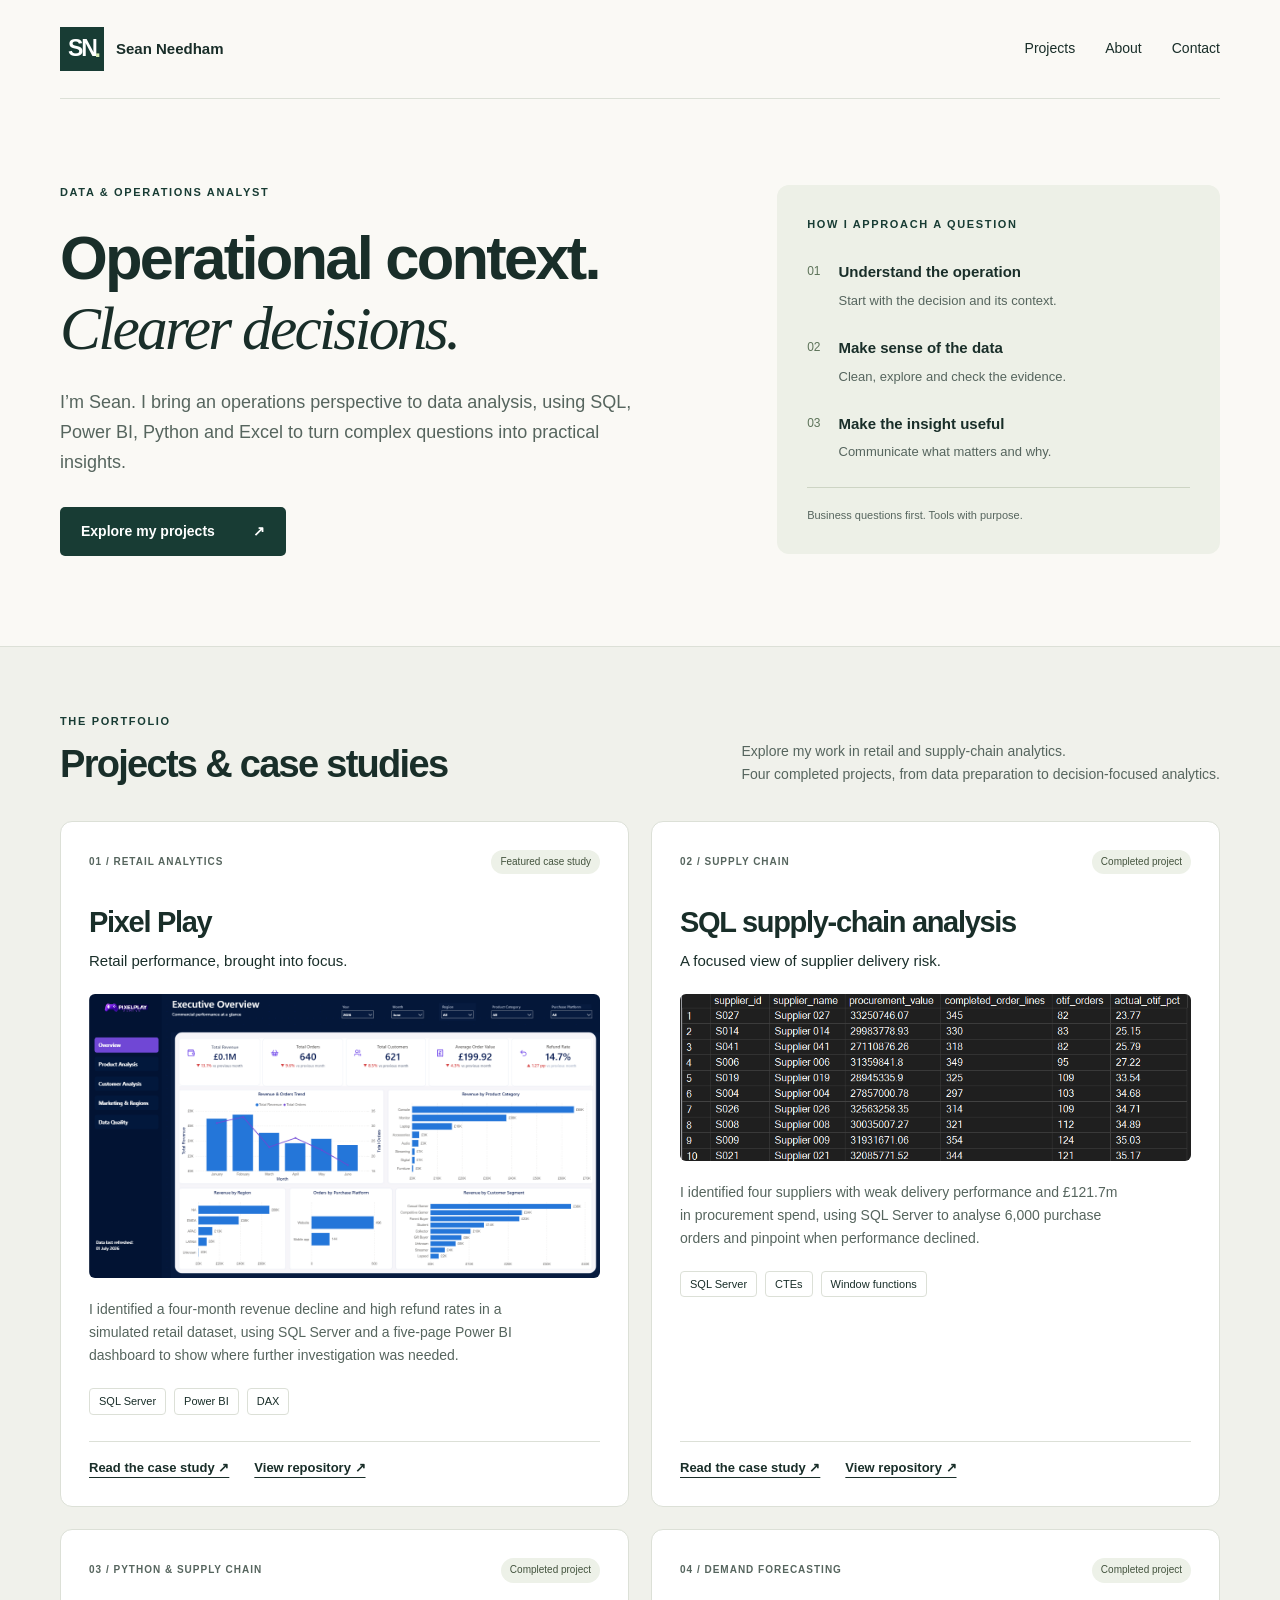
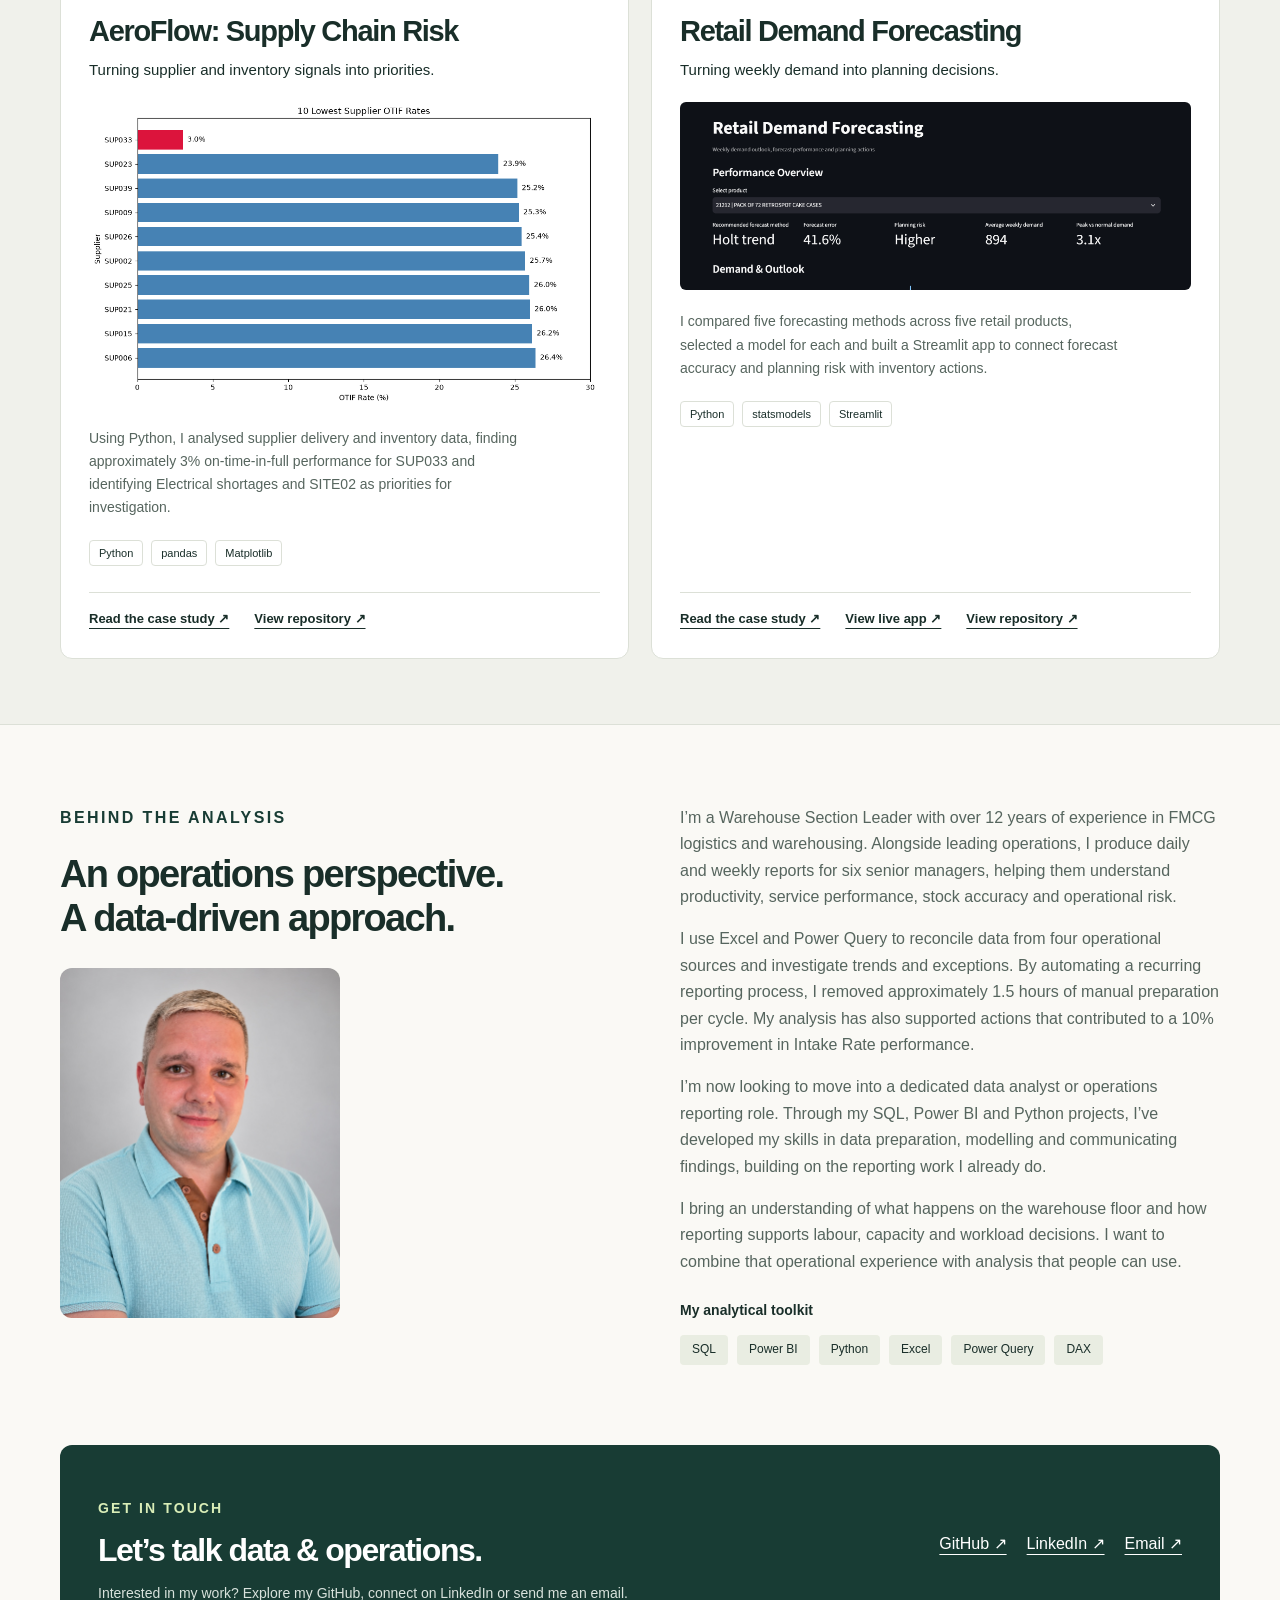
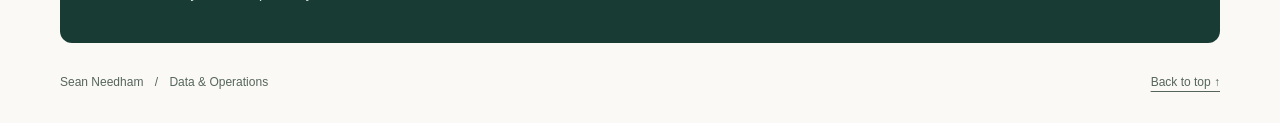
==== commit 3ea6063c: "Polish AeroFlow project title and card copy" ====
--- a/index.html
+++ b/index.html
@@ -44,7 +44,7 @@
             <div class="project-actions"><a href="pixel-play.html">Read the case study ↗</a><a href="https://github.com/SeanNeedham/PixelPlay-Analytics">View repository ↗</a></div>
           </article>
           <article class="card"><div class="card-top"><span class="project-number">02 / SUPPLY CHAIN</span><span class="status">Completed project</span></div><h3>SQL supply-chain analysis</h3><p class="project-subtitle">A focused view of supplier delivery risk.</p><a class="project-preview" href="sql-supply-chain.html"><img src="assets/sql-supply-chain/lowest_supplier_otif.png" alt="SQL supplier OTIF results — open the case study" loading="lazy"></a><p>I identified four suppliers with weak delivery performance and £121.7m in procurement spend, using SQL Server to analyse 6,000 purchase orders and pinpoint when performance declined.</p><ul class="tags" aria-label="Tools and skills"><li>SQL Server</li><li>CTEs</li><li>Window functions</li></ul><div class="project-actions"><a href="sql-supply-chain.html">Read the case study ↗</a><a href="https://github.com/SeanNeedham/sql-supply-chain-analysis">View repository ↗</a></div></article>
-          <article class="card"><div class="card-top"><span class="project-number">03 / PYTHON &amp; SUPPLY CHAIN</span><span class="status">Completed project</span></div><h3>AeroFlow</h3><p class="project-subtitle">Finding where operational risk is concentrated.</p><a class="project-preview" href="aeroflow.html"><img src="assets/aeroflow/supplier_otif.png" alt="AeroFlow supplier OTIF chart — open the case study" loading="lazy"></a><p>I found approximately 3% on-time-in-full delivery for SUP033 and highlighted Electrical stock shortages and SITE02 inventory risk, using Python to identify where the team should investigate first.</p><ul class="tags" aria-label="Tools"><li>Python</li><li>pandas</li><li>Matplotlib</li></ul><div class="project-actions"><a href="aeroflow.html">Read the case study ↗</a><a href="https://github.com/SeanNeedham/AeroFlow-Supply-Chain-Analytics">View repository ↗</a></div></article>
+          <article class="card"><div class="card-top"><span class="project-number">03 / PYTHON &amp; SUPPLY CHAIN</span><span class="status">Completed project</span></div><h3>AeroFlow: Supply Chain Risk</h3><p class="project-subtitle">Turning supplier and inventory signals into priorities.</p><a class="project-preview" href="aeroflow.html"><img src="assets/aeroflow/supplier_otif.png" alt="AeroFlow supplier OTIF chart — open the case study" loading="lazy"></a><p>Using Python, I analysed supplier delivery and inventory data, finding approximately 3% on-time-in-full performance for SUP033 and identifying Electrical shortages and SITE02 as priorities for investigation.</p><ul class="tags" aria-label="Tools"><li>Python</li><li>pandas</li><li>Matplotlib</li></ul><div class="project-actions"><a href="aeroflow.html">Read the case study ↗</a><a href="https://github.com/SeanNeedham/AeroFlow-Supply-Chain-Analytics">View repository ↗</a></div></article>
           <article class="card">
             <div class="card-top"><span class="project-number">04 / DEMAND FORECASTING</span><span class="status">Completed project</span></div>
             <h3>Retail Demand Forecasting</h3><p class="project-subtitle">Turning weekly demand into planning decisions.</p>
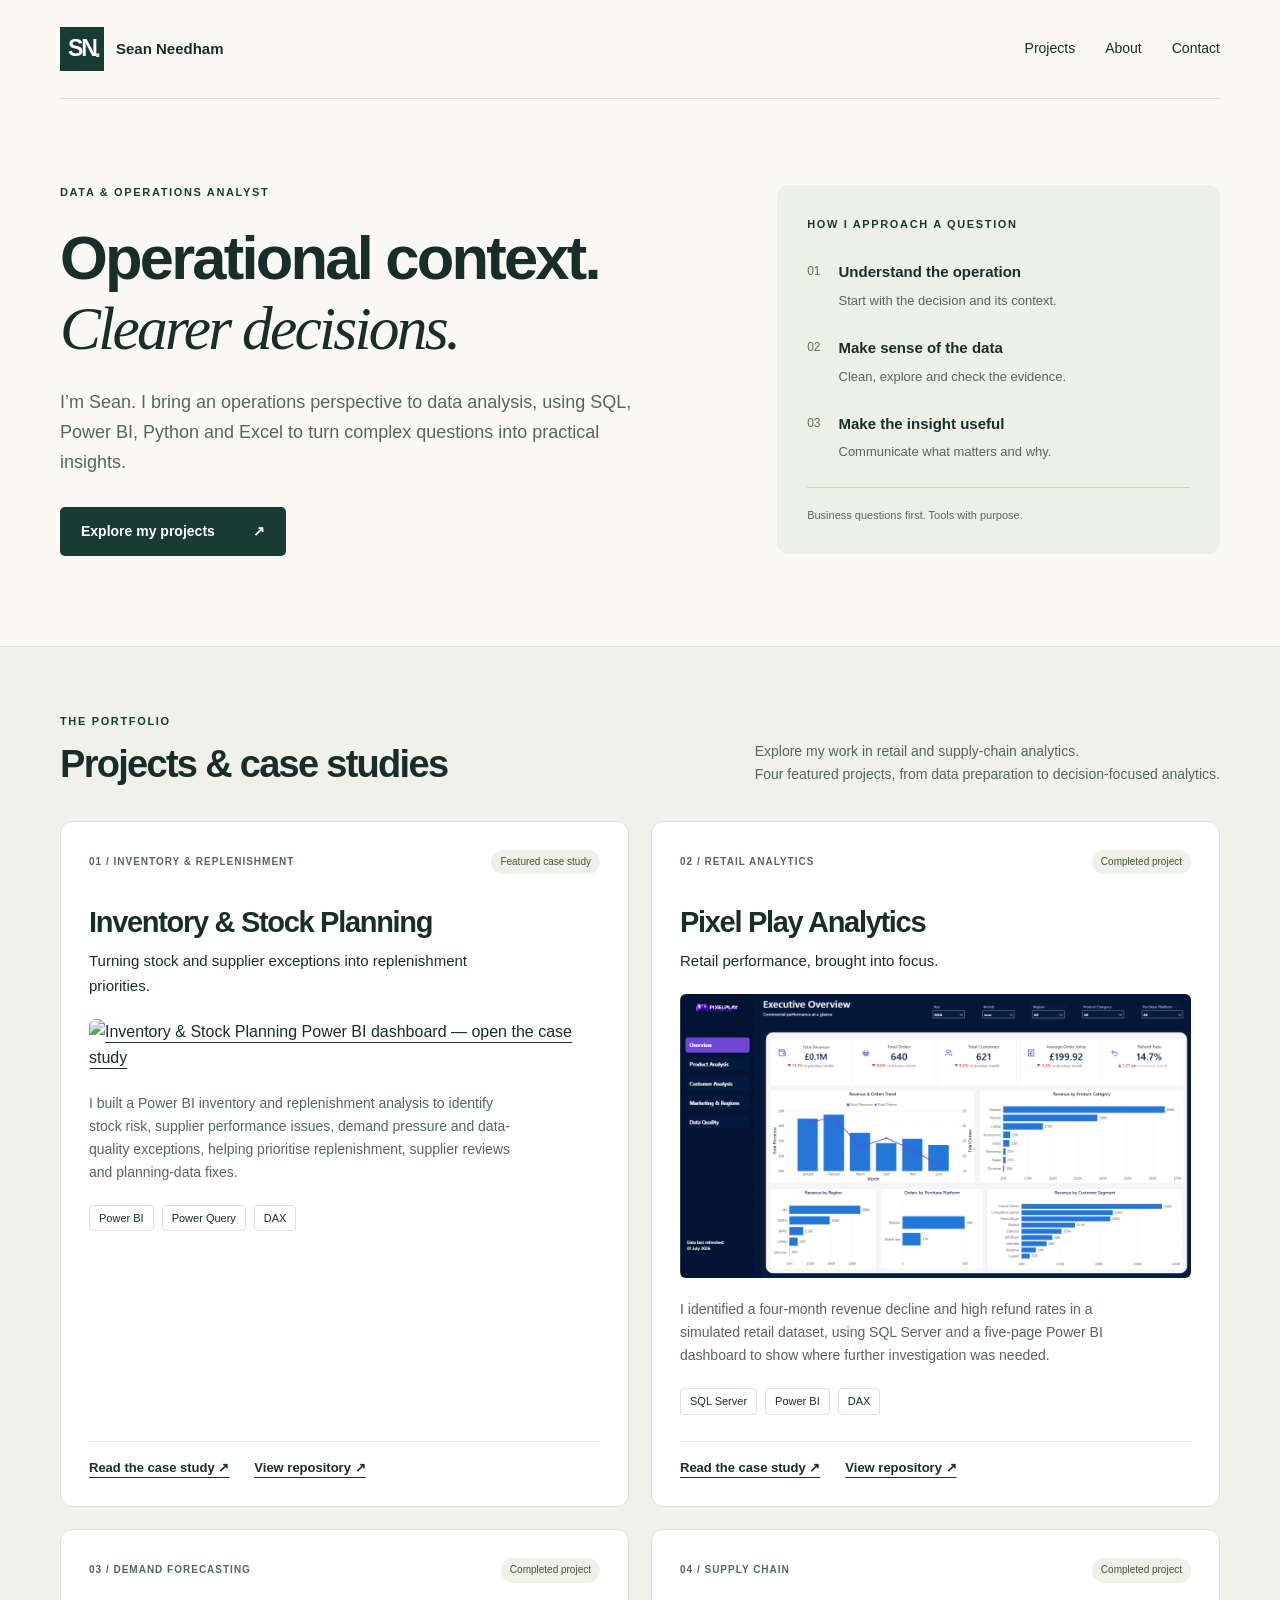
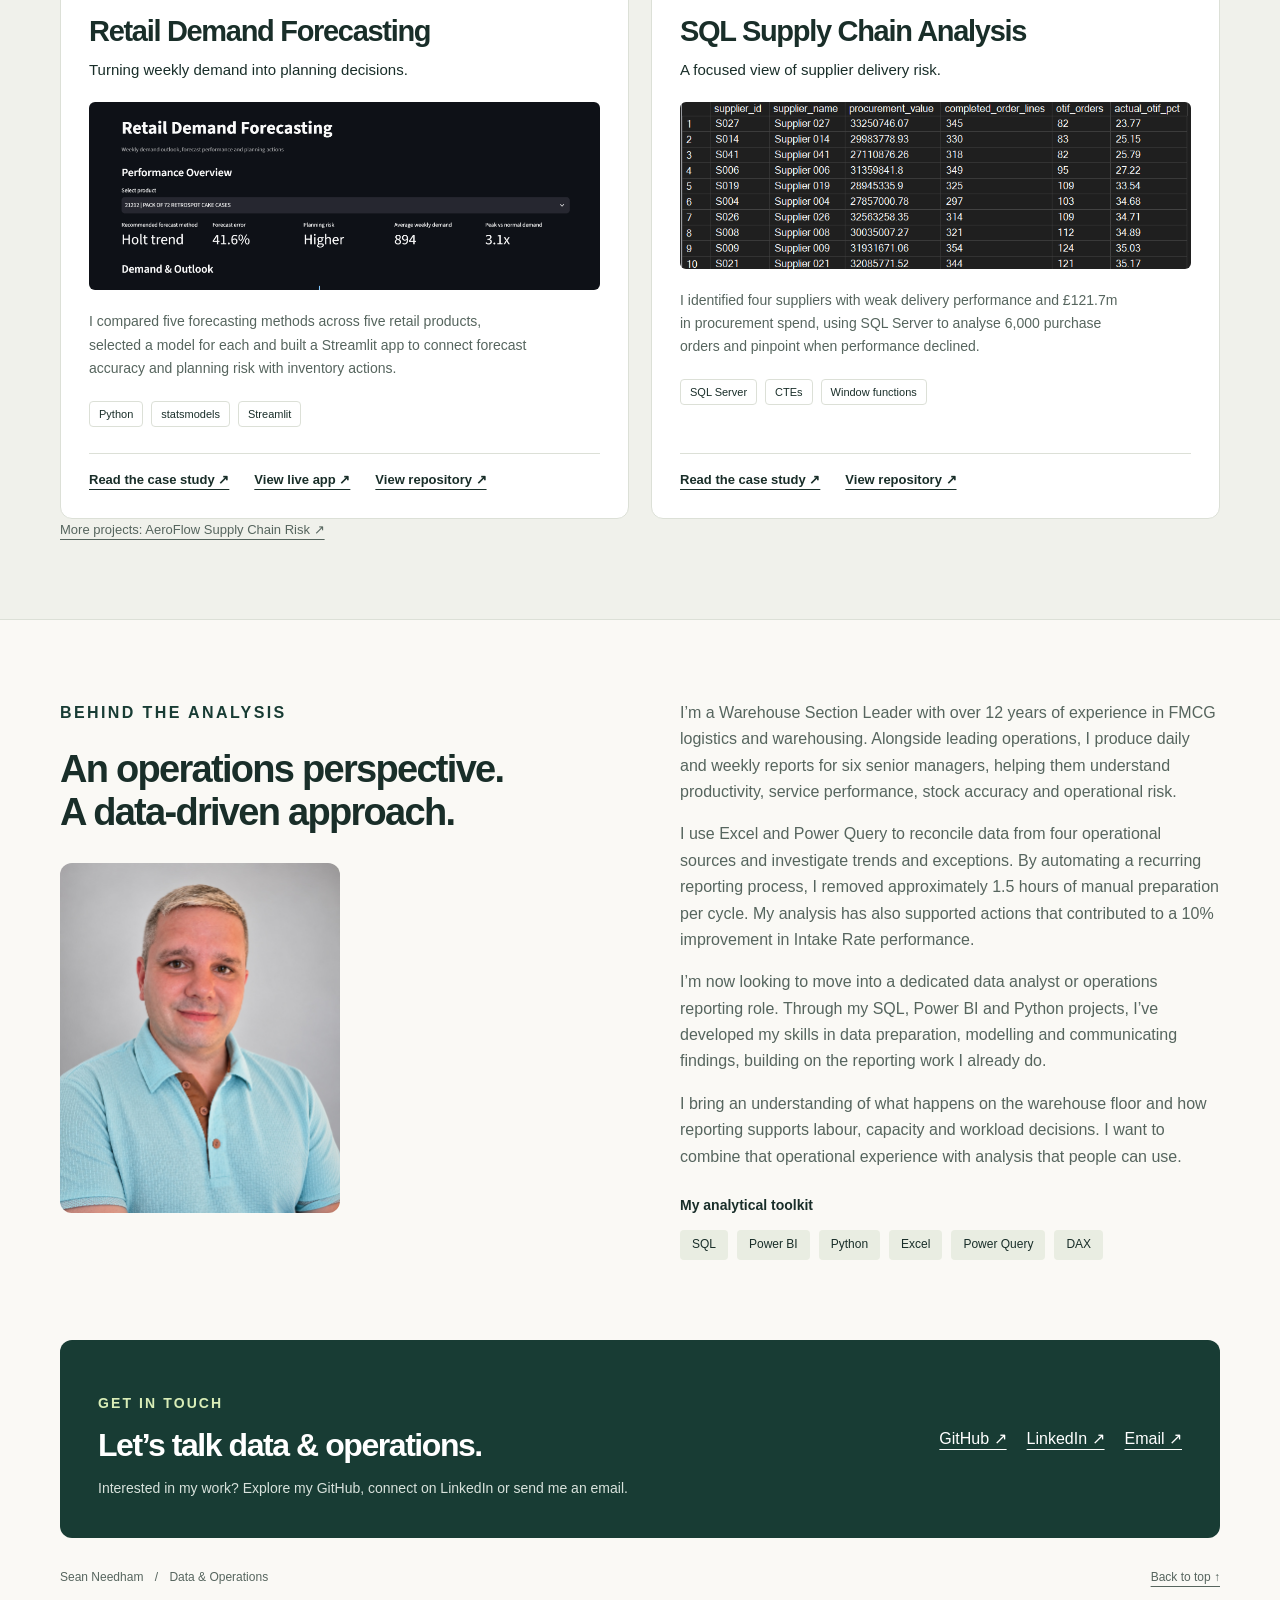
==== commit 1bea5f24: "Feature Inventory and Stock Planning in portfolio" ====
--- a/index.html
+++ b/index.html
@@ -32,28 +32,36 @@
     </section>
     <section id="projects" class="projects section" aria-labelledby="projects-title">
       <div class="wrap">
-        <div class="section-heading"><div><p class="eyebrow">The portfolio</p><h2 id="projects-title">Projects &amp; case studies</h2></div><p>Explore my work in retail and supply-chain analytics.<br>Four completed projects, from data preparation to decision-focused analytics.</p></div>
+        <div class="section-heading"><div><p class="eyebrow">The portfolio</p><h2 id="projects-title">Projects &amp; case studies</h2></div><p>Explore my work in retail and supply-chain analytics.<br>Four featured projects, from data preparation to decision-focused analytics.</p></div>
         <!-- PROJECT CARDS: Replace draft copy with verified work. Add real repository links inside each details element. -->
         <div class="project-grid">
           <article class="card">
-            <div class="card-top"><span class="project-number">01 / RETAIL ANALYTICS</span><span class="status">Featured case study</span></div>
-            <h3>Pixel Play</h3><p class="project-subtitle">Retail performance, brought into focus.</p>
+            <div class="card-top"><span class="project-number">01 / INVENTORY &amp; REPLENISHMENT</span><span class="status">Featured case study</span></div>
+            <h3>Inventory &amp; Stock Planning</h3><p class="project-subtitle">Turning stock and supplier exceptions into replenishment priorities.</p>
+            <a class="project-preview" href="https://github.com/SeanNeedham/inventory-stock-planning-power-bi#readme"><img src="https://raw.githubusercontent.com/SeanNeedham/inventory-stock-planning-power-bi/main/images/01_inventory_stock_planning.png" alt="Inventory &amp; Stock Planning Power BI dashboard — open the case study" loading="lazy"></a>
+            <p>I built a Power BI inventory and replenishment analysis to identify stock risk, supplier performance issues, demand pressure and data-quality exceptions, helping prioritise replenishment, supplier reviews and planning-data fixes.</p>
+            <ul class="tags" aria-label="Tools"><li>Power BI</li><li>Power Query</li><li>DAX</li></ul>
+            <div class="project-actions"><a href="https://github.com/SeanNeedham/inventory-stock-planning-power-bi#readme">Read the case study ↗</a><a href="https://github.com/SeanNeedham/inventory-stock-planning-power-bi">View repository ↗</a></div>
+          </article>
+          <article class="card">
+            <div class="card-top"><span class="project-number">02 / RETAIL ANALYTICS</span><span class="status">Completed project</span></div>
+            <h3>Pixel Play Analytics</h3><p class="project-subtitle">Retail performance, brought into focus.</p>
             <a class="project-preview" href="pixel-play.html"><img src="assets/pixel-play/executive-overview.png" alt="Pixel Play executive dashboard — open the case study" width="1198" height="666" loading="lazy"></a>
             <p>I identified a four-month revenue decline and high refund rates in a simulated retail dataset, using SQL Server and a five-page Power BI dashboard to show where further investigation was needed.</p>
             <ul class="tags" aria-label="Tools"><li>SQL Server</li><li>Power BI</li><li>DAX</li></ul>
             <div class="project-actions"><a href="pixel-play.html">Read the case study ↗</a><a href="https://github.com/SeanNeedham/PixelPlay-Analytics">View repository ↗</a></div>
           </article>
-          <article class="card"><div class="card-top"><span class="project-number">02 / SUPPLY CHAIN</span><span class="status">Completed project</span></div><h3>SQL supply-chain analysis</h3><p class="project-subtitle">A focused view of supplier delivery risk.</p><a class="project-preview" href="sql-supply-chain.html"><img src="assets/sql-supply-chain/lowest_supplier_otif.png" alt="SQL supplier OTIF results — open the case study" loading="lazy"></a><p>I identified four suppliers with weak delivery performance and £121.7m in procurement spend, using SQL Server to analyse 6,000 purchase orders and pinpoint when performance declined.</p><ul class="tags" aria-label="Tools and skills"><li>SQL Server</li><li>CTEs</li><li>Window functions</li></ul><div class="project-actions"><a href="sql-supply-chain.html">Read the case study ↗</a><a href="https://github.com/SeanNeedham/sql-supply-chain-analysis">View repository ↗</a></div></article>
-          <article class="card"><div class="card-top"><span class="project-number">03 / PYTHON &amp; SUPPLY CHAIN</span><span class="status">Completed project</span></div><h3>AeroFlow: Supply Chain Risk</h3><p class="project-subtitle">Turning supplier and inventory signals into priorities.</p><a class="project-preview" href="aeroflow.html"><img src="assets/aeroflow/supplier_otif.png" alt="AeroFlow supplier OTIF chart — open the case study" loading="lazy"></a><p>Using Python, I analysed supplier delivery and inventory data, finding approximately 3% on-time-in-full performance for SUP033 and identifying Electrical shortages and SITE02 as priorities for investigation.</p><ul class="tags" aria-label="Tools"><li>Python</li><li>pandas</li><li>Matplotlib</li></ul><div class="project-actions"><a href="aeroflow.html">Read the case study ↗</a><a href="https://github.com/SeanNeedham/AeroFlow-Supply-Chain-Analytics">View repository ↗</a></div></article>
           <article class="card">
-            <div class="card-top"><span class="project-number">04 / DEMAND FORECASTING</span><span class="status">Completed project</span></div>
+            <div class="card-top"><span class="project-number">03 / DEMAND FORECASTING</span><span class="status">Completed project</span></div>
             <h3>Retail Demand Forecasting</h3><p class="project-subtitle">Turning weekly demand into planning decisions.</p>
             <a class="project-preview" href="demand-forecasting.html"><img src="assets/streamlit_dashboard.png" alt="Retail Demand Forecasting dashboard — open the case study" loading="lazy"></a>
             <p>I compared five forecasting methods across five retail products, selected a model for each and built a Streamlit app to connect forecast accuracy and planning risk with inventory actions.</p>
             <ul class="tags" aria-label="Tools"><li>Python</li><li>statsmodels</li><li>Streamlit</li></ul>
             <div class="project-actions"><a href="demand-forecasting.html">Read the case study ↗</a><a href="https://demand-forecasting-retail-kg5mko7xnqxbjmzgcffz5y.streamlit.app/">View live app ↗</a><a href="https://github.com/SeanNeedham/demand-forecasting-retail">View repository ↗</a></div>
           </article>
+          <article class="card"><div class="card-top"><span class="project-number">04 / SUPPLY CHAIN</span><span class="status">Completed project</span></div><h3>SQL Supply Chain Analysis</h3><p class="project-subtitle">A focused view of supplier delivery risk.</p><a class="project-preview" href="sql-supply-chain.html"><img src="assets/sql-supply-chain/lowest_supplier_otif.png" alt="SQL supplier OTIF results — open the case study" loading="lazy"></a><p>I identified four suppliers with weak delivery performance and £121.7m in procurement spend, using SQL Server to analyse 6,000 purchase orders and pinpoint when performance declined.</p><ul class="tags" aria-label="Tools and skills"><li>SQL Server</li><li>CTEs</li><li>Window functions</li></ul><div class="project-actions"><a href="sql-supply-chain.html">Read the case study ↗</a><a href="https://github.com/SeanNeedham/sql-supply-chain-analysis">View repository ↗</a></div></article>
         </div>
+        <p class="case-note"><a href="aeroflow.html">More projects: AeroFlow Supply Chain Risk ↗</a></p>
       </div>
     </section>
     <section id="about" class="about section wrap" aria-labelledby="about-title">
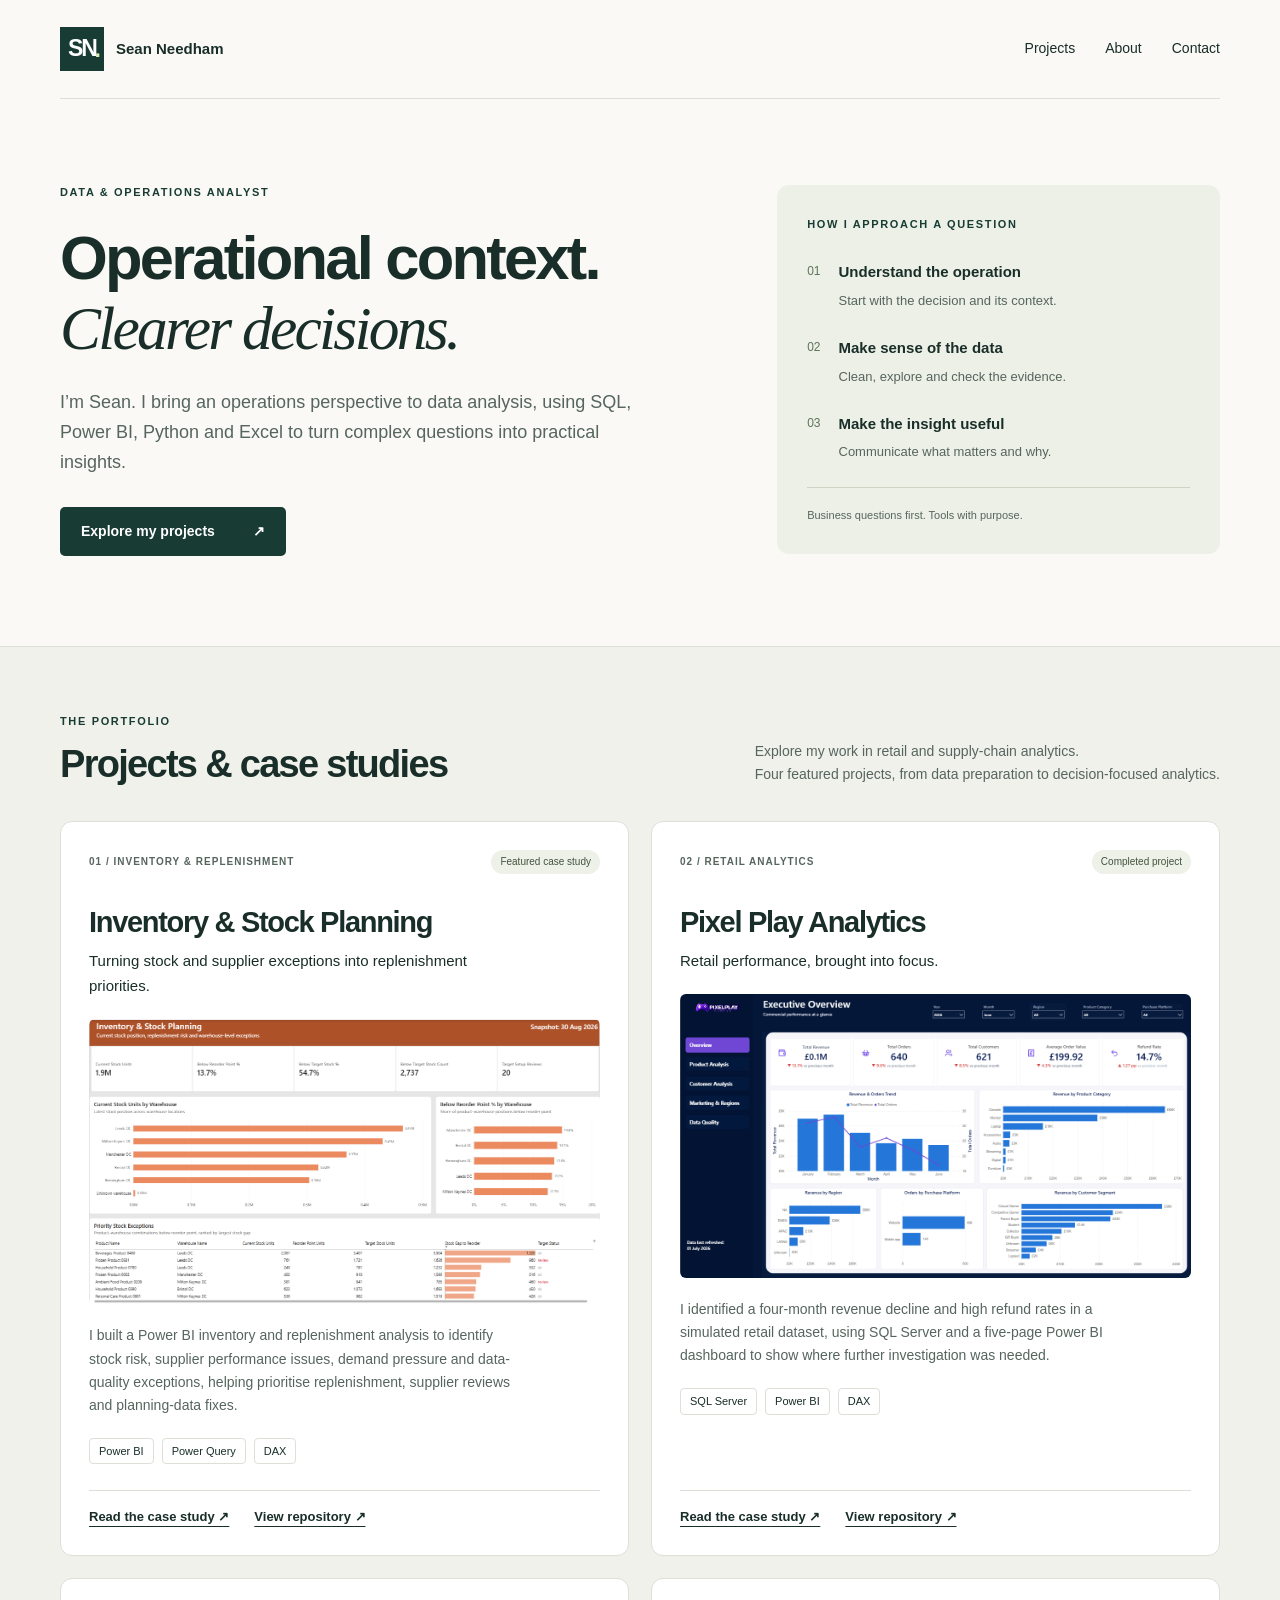
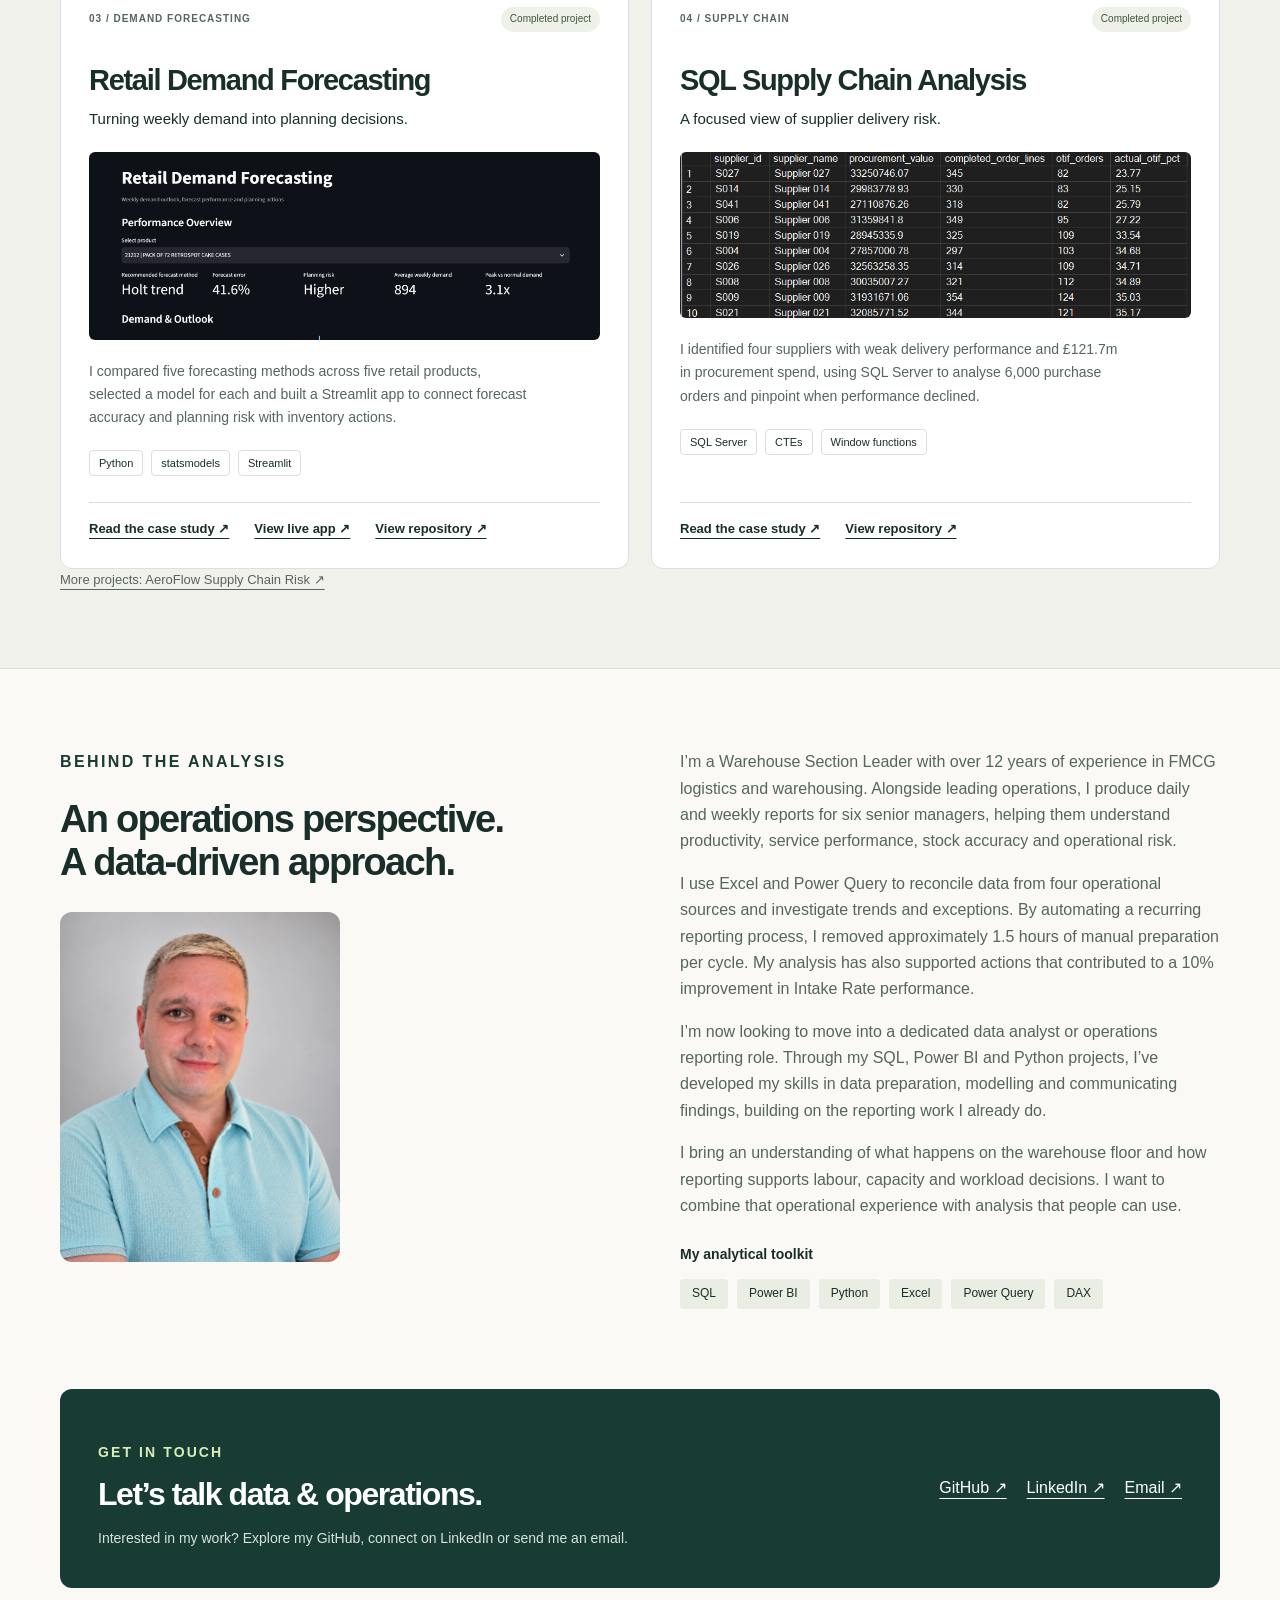
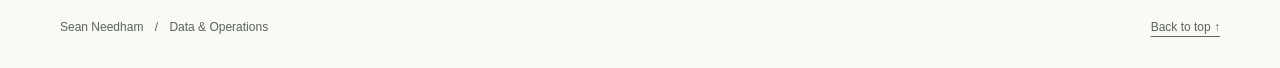
==== commit 4689b2a4: "Add dedicated Inventory and Stock Planning case study" ====
--- a/index.html
+++ b/index.html
@@ -38,10 +38,10 @@
           <article class="card">
             <div class="card-top"><span class="project-number">01 / INVENTORY &amp; REPLENISHMENT</span><span class="status">Featured case study</span></div>
             <h3>Inventory &amp; Stock Planning</h3><p class="project-subtitle">Turning stock and supplier exceptions into replenishment priorities.</p>
-            <a class="project-preview" href="https://github.com/SeanNeedham/inventory-stock-planning-power-bi#readme"><img src="https://raw.githubusercontent.com/SeanNeedham/inventory-stock-planning-power-bi/main/images/01_inventory_stock_planning.png" alt="Inventory &amp; Stock Planning Power BI dashboard — open the case study" loading="lazy"></a>
+            <a class="project-preview" href="inventory-stock-planning.html"><img src="assets/inventory/01_inventory_stock_planning.png" alt="Inventory &amp; Stock Planning Power BI dashboard — open the case study" loading="lazy"></a>
             <p>I built a Power BI inventory and replenishment analysis to identify stock risk, supplier performance issues, demand pressure and data-quality exceptions, helping prioritise replenishment, supplier reviews and planning-data fixes.</p>
             <ul class="tags" aria-label="Tools"><li>Power BI</li><li>Power Query</li><li>DAX</li></ul>
-            <div class="project-actions"><a href="https://github.com/SeanNeedham/inventory-stock-planning-power-bi#readme">Read the case study ↗</a><a href="https://github.com/SeanNeedham/inventory-stock-planning-power-bi">View repository ↗</a></div>
+            <div class="project-actions"><a href="inventory-stock-planning.html">Read the case study ↗</a><a href="https://github.com/SeanNeedham/inventory-stock-planning-power-bi">View repository ↗</a></div>
           </article>
           <article class="card">
             <div class="card-top"><span class="project-number">02 / RETAIL ANALYTICS</span><span class="status">Completed project</span></div>
